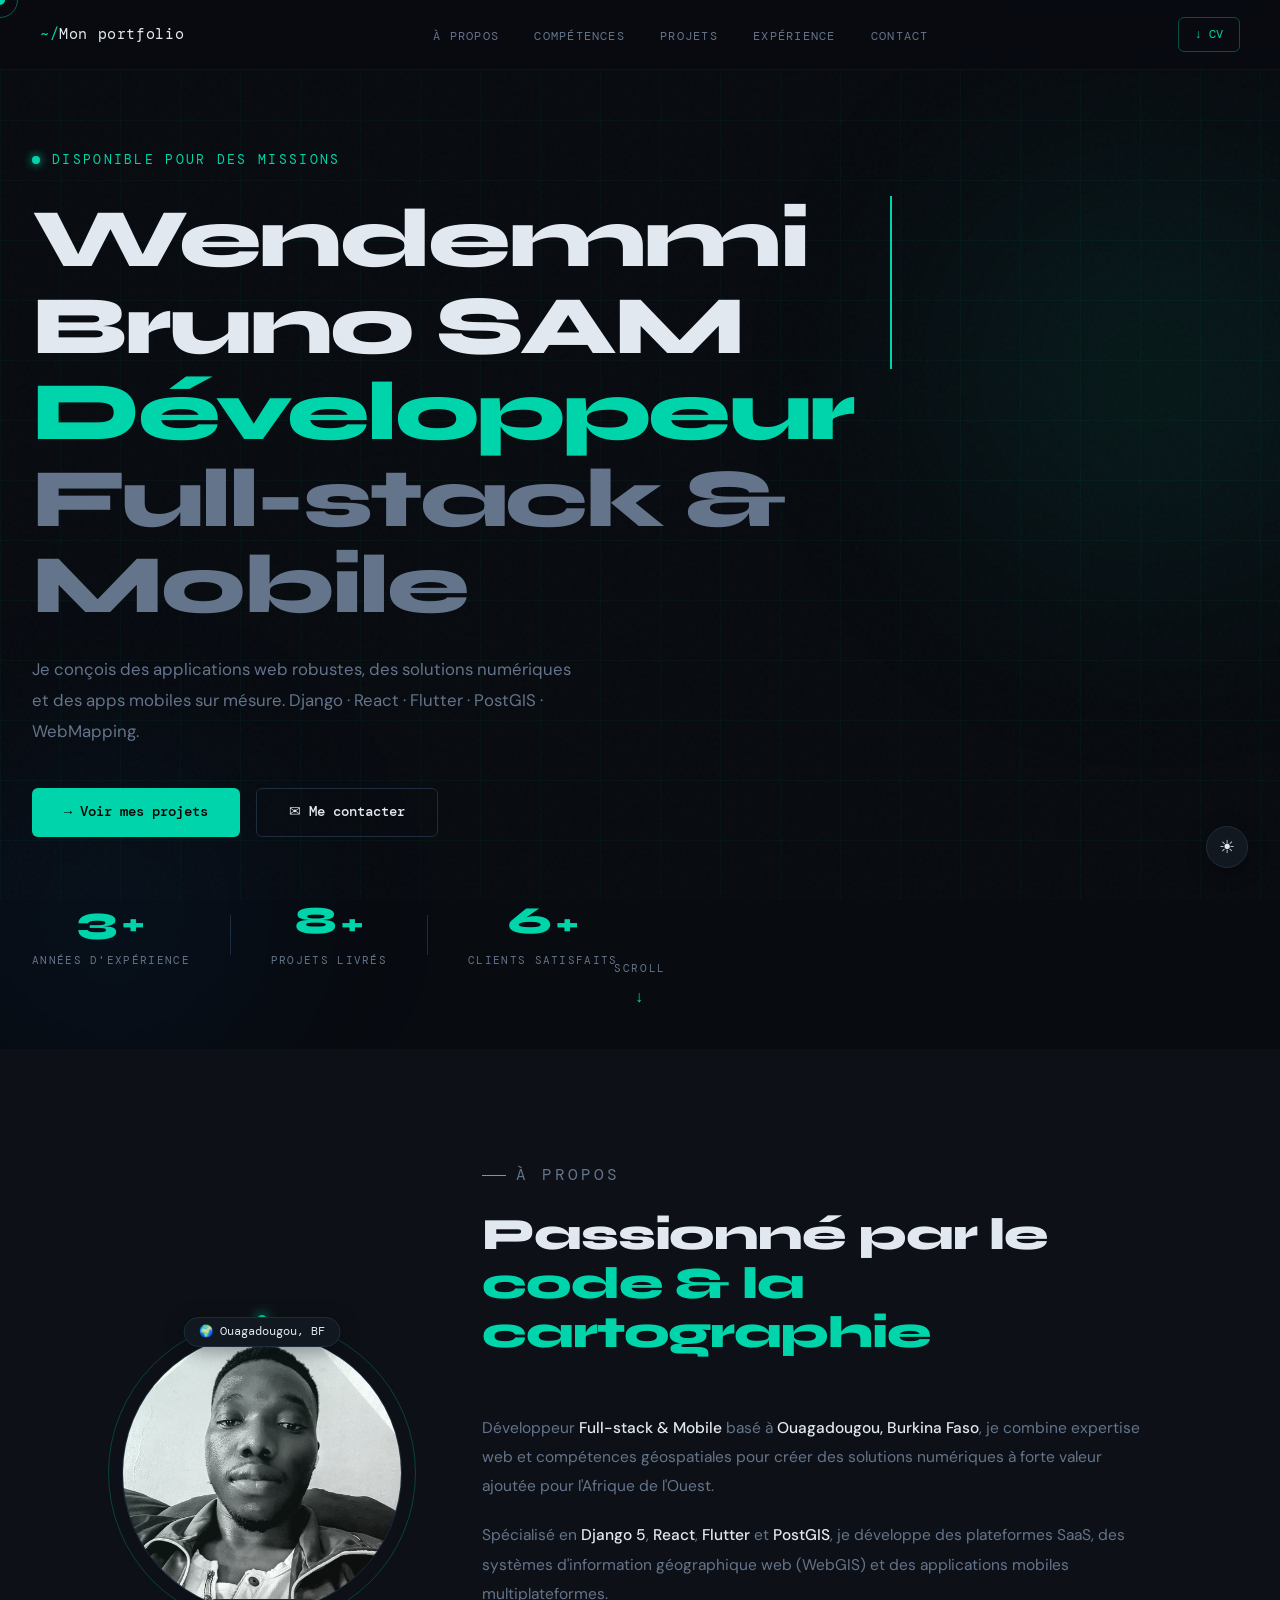
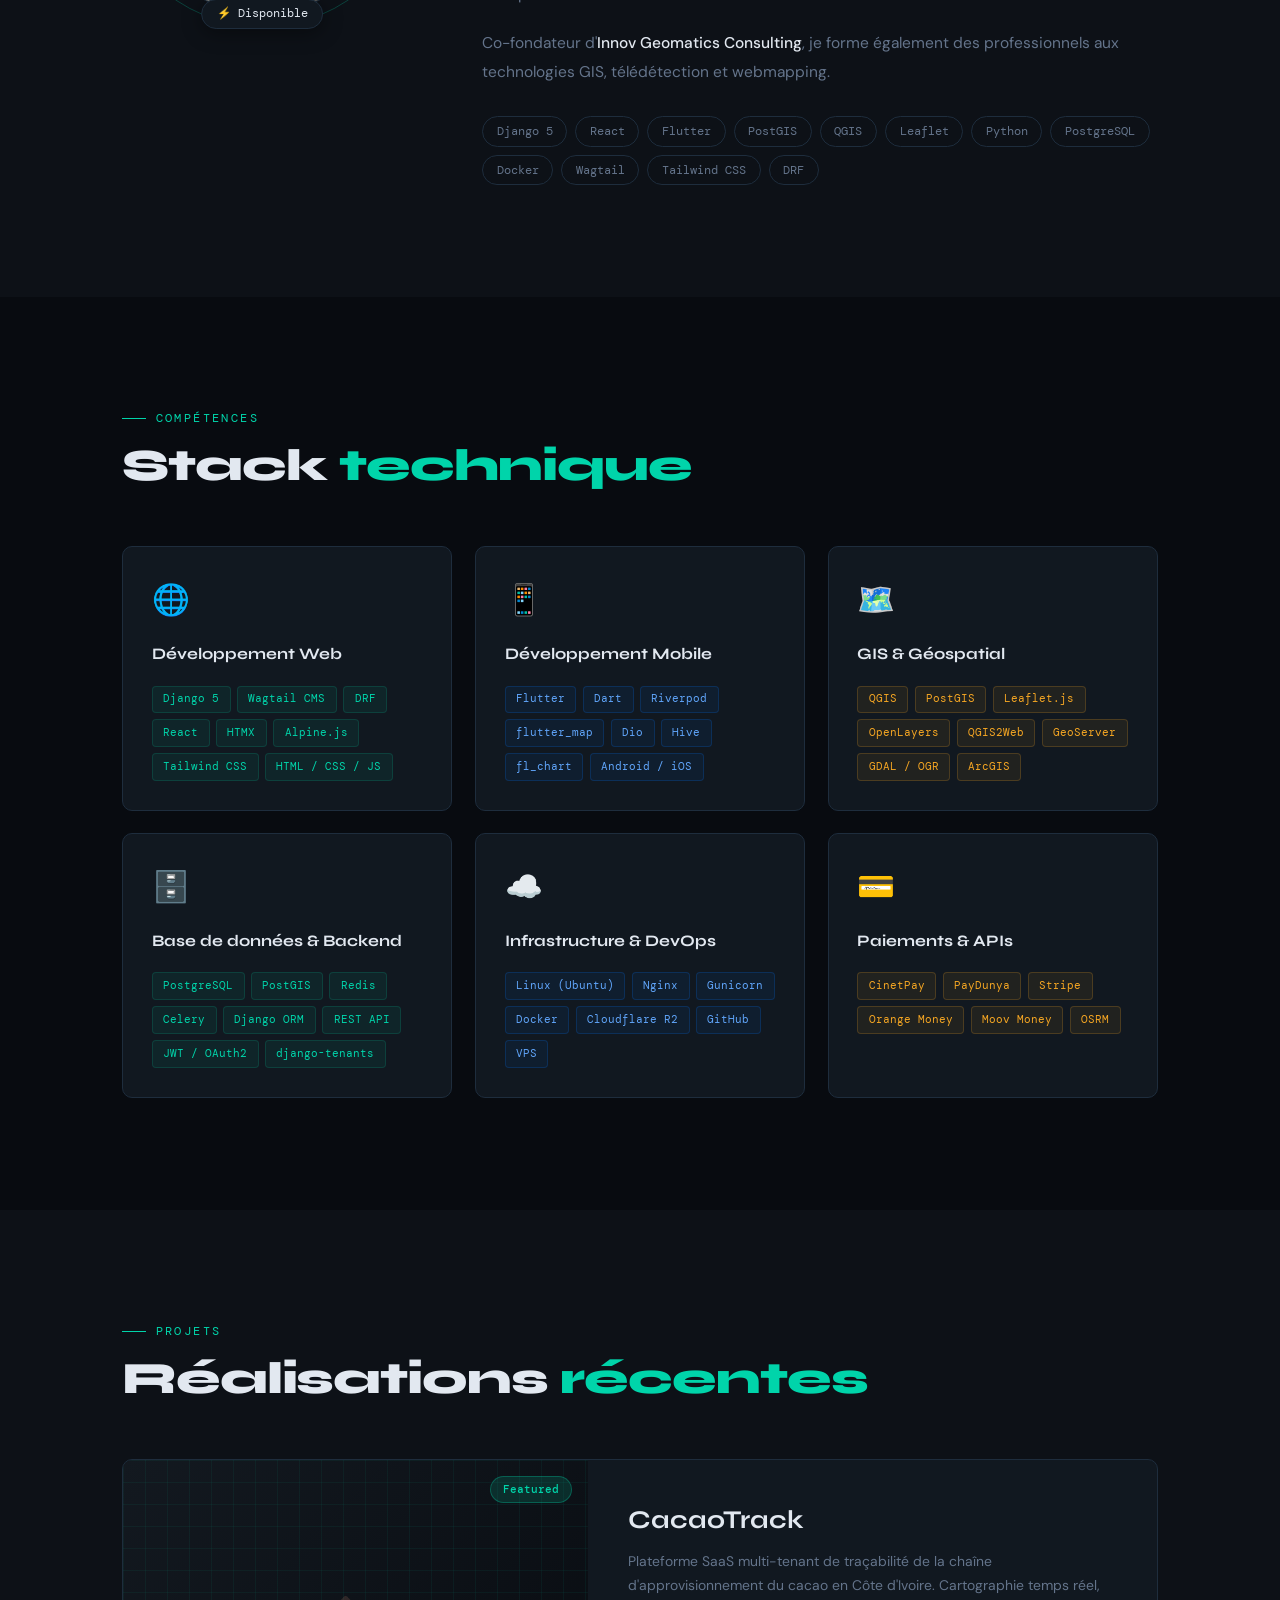
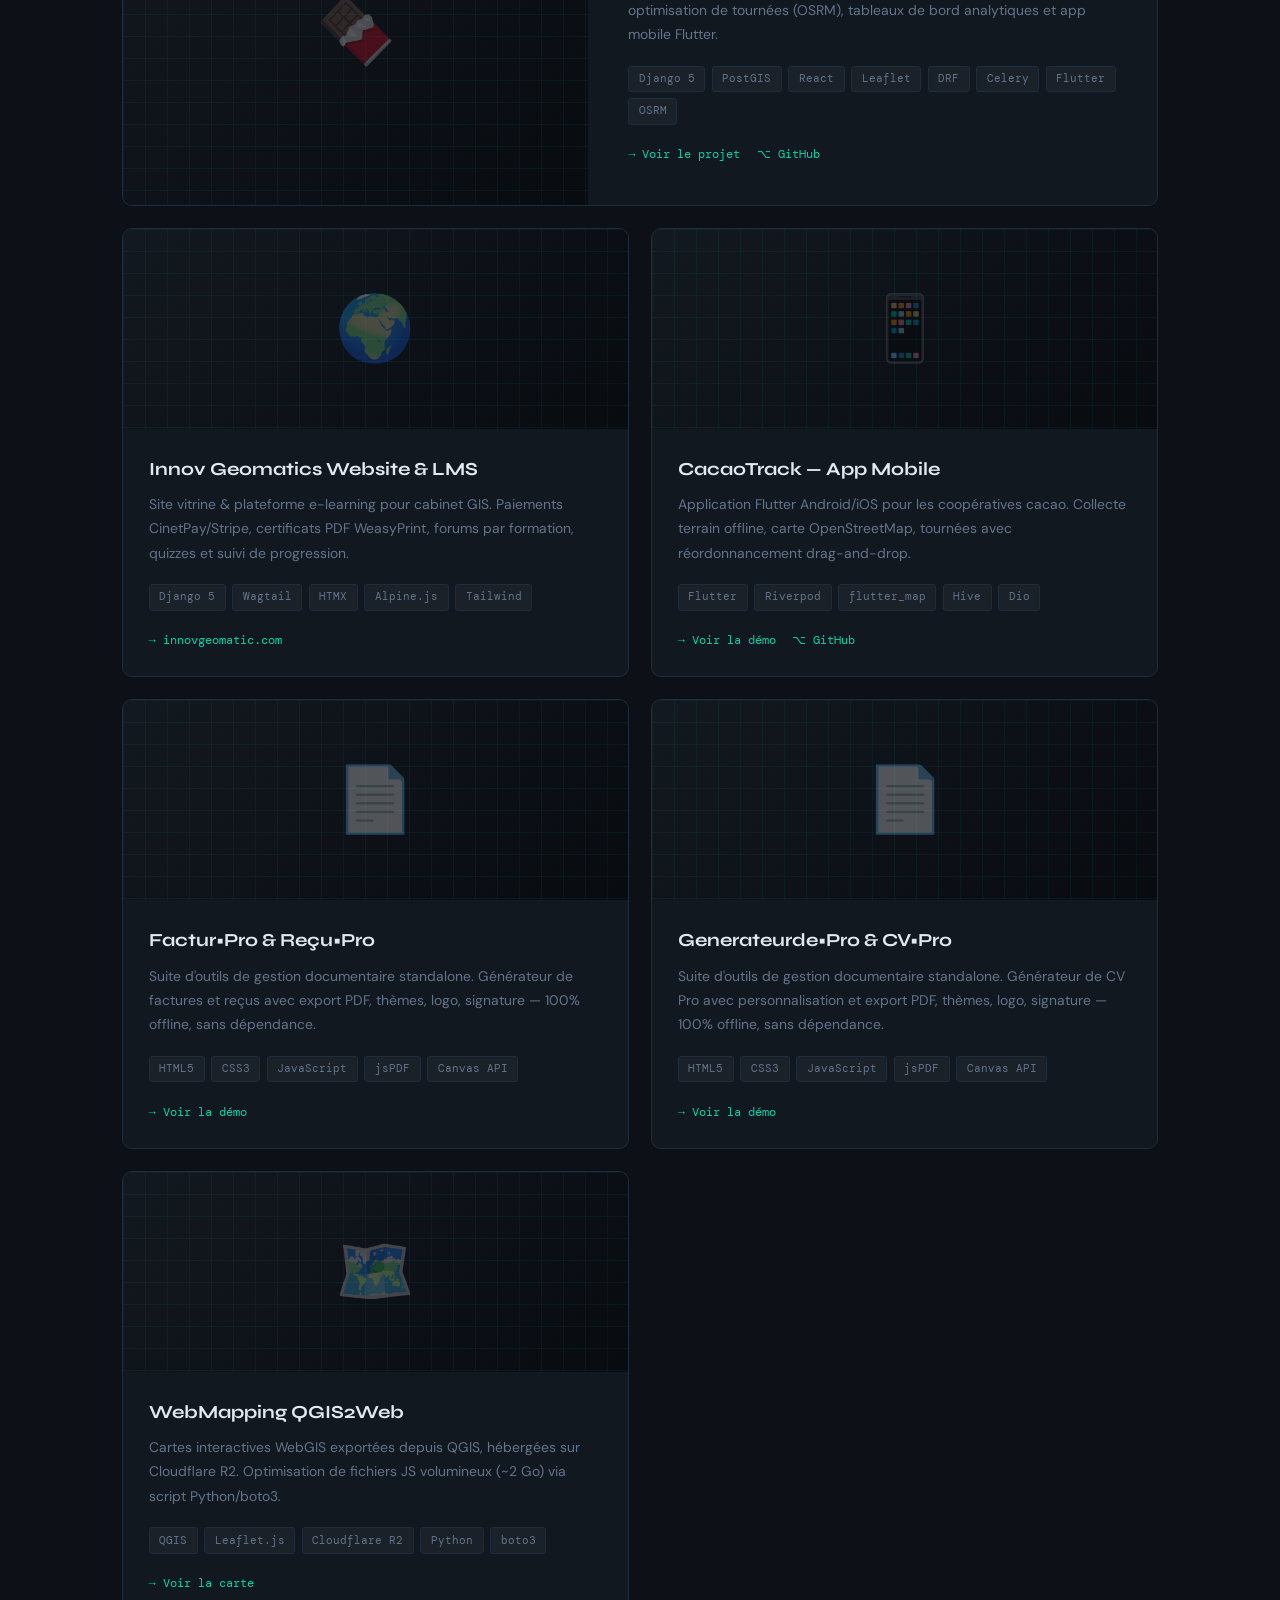
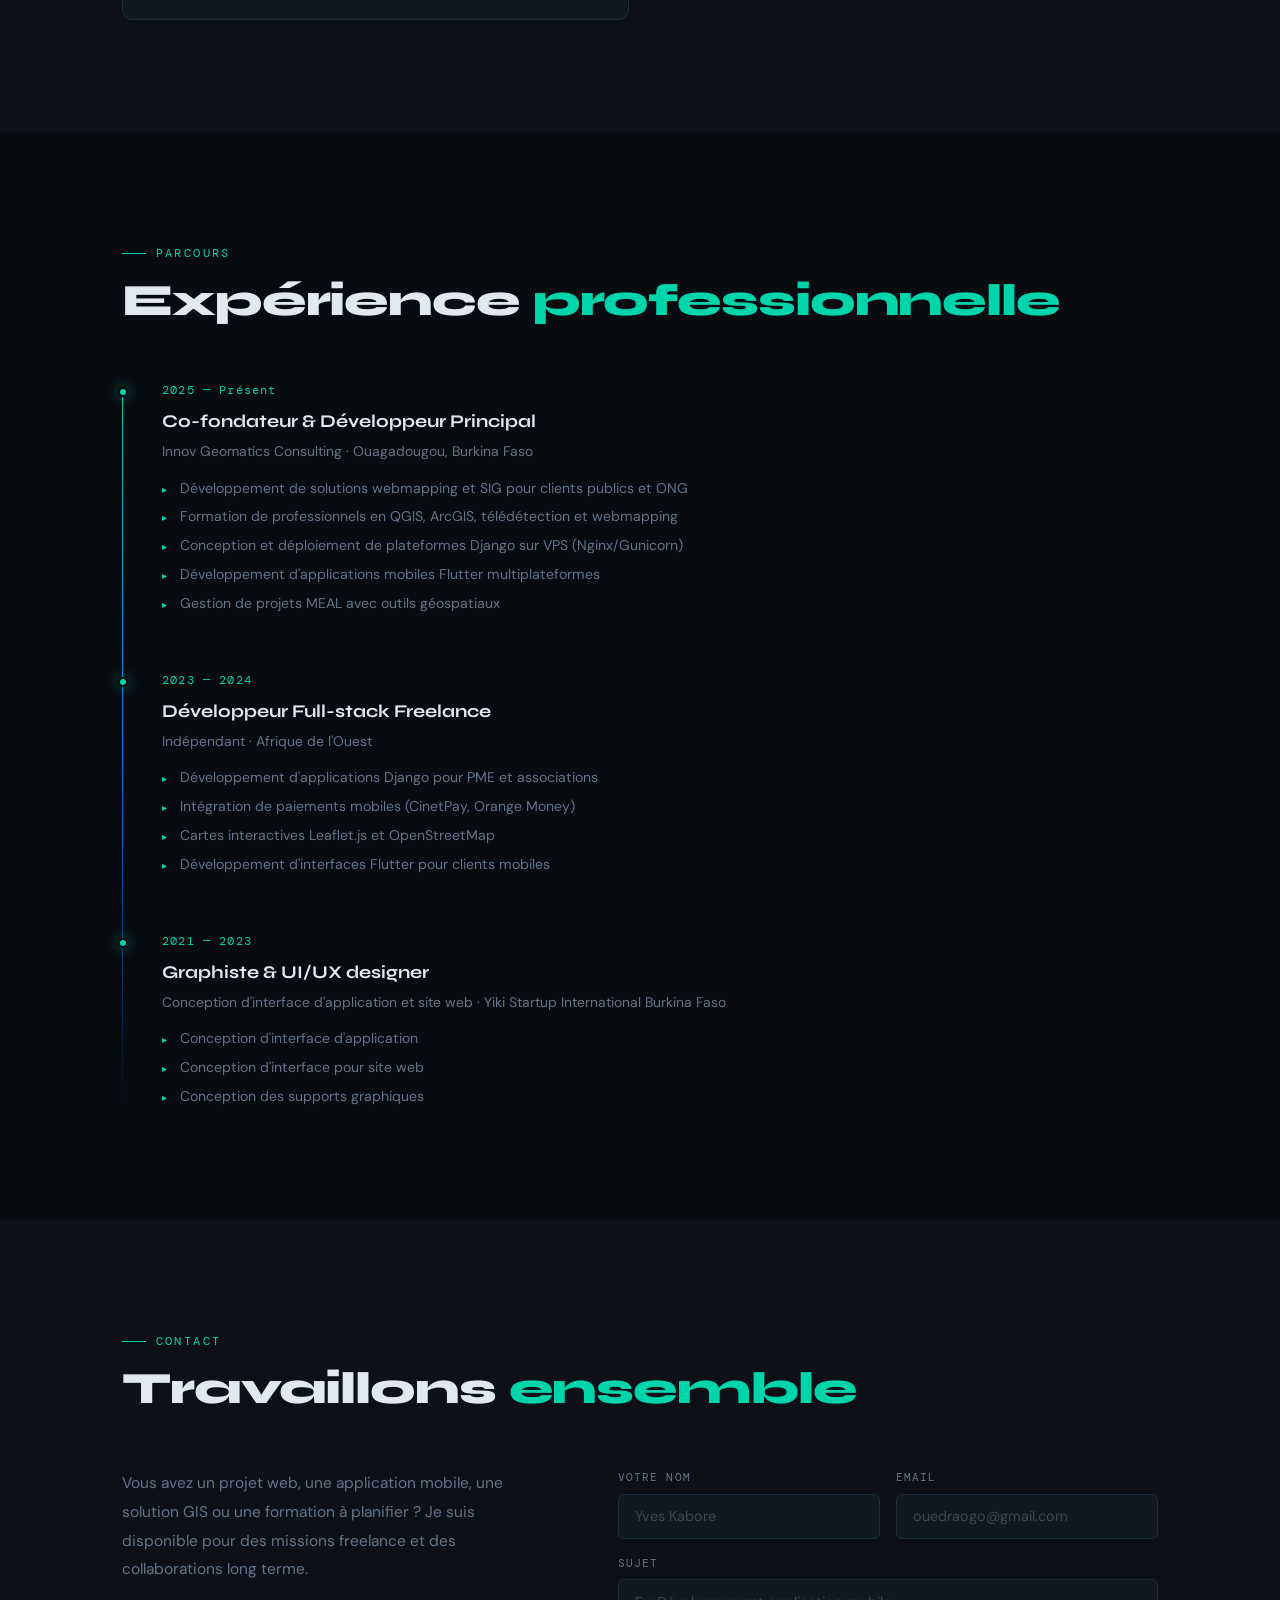
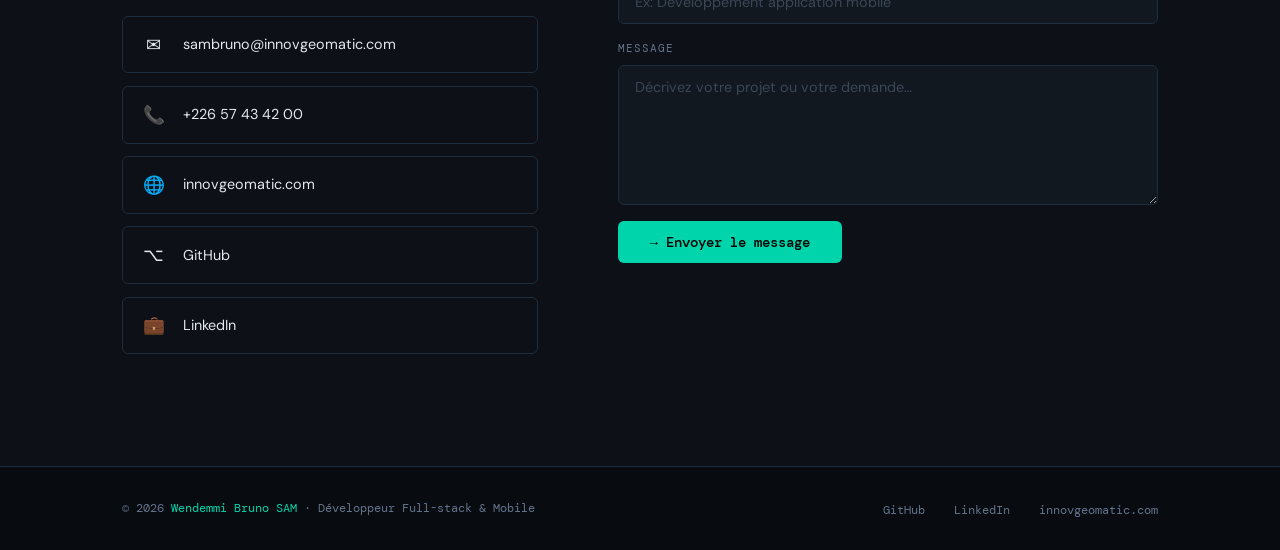
==== index.html @ c2ed2444 "Update index.html" ====
<!DOCTYPE html>
<html lang="fr">
<head>
  <meta charset="UTF-8">
  <meta name="viewport" content="width=device-width, initial-scale=1.0">
  <meta name="description" content="Portfolio de Wendemmi Bruno SAM  — Développeur Full-stack & Mobile basé à Ouagadougou, Burkina Faso.">
  <title>Wendemmi Bruno SAM — Développeur Full-stack & Mobile</title>

  <link rel="stylesheet" href="style.css">
</head>
<body>

  <!-- ════════════════════════════════
       CURSEUR PERSONNALISÉ (décoratif)
       ════════════════════════════════ -->
  <div class="cursor" id="cursor" aria-hidden="true"></div>
  <div class="cursor-ring" id="cursor-ring" aria-hidden="true"></div>

  <!-- ════════════════════════════════
       NAVIGATION
       ════════════════════════════════ -->
  <header>
    <nav class="navbar" role="navigation" aria-label="Navigation principale">

      <div class="nav-logo">
        <span class="nav-logo-prefix">~/</span>Mon portfolio
      </div>

      <button class="nav-toggle" id="nav-toggle" aria-label="Ouvrir le menu" aria-expanded="false">
        <span></span><span></span><span></span>
      </button>

      <ul class="nav-links" id="nav-links" role="list">
        <li><a href="#about">À propos</a></li>
        <li><a href="#skills">Compétences</a></li>
        <li><a href="#projects">Projets</a></li>
        <li><a href="#experience">Expérience</a></li>
        <li><a href="#contact">Contact</a></li>
      </ul>

      <a href="cv.pdf" class="nav-cta" download aria-label="Télécharger mon CV">
        ↓ CV
      </a>

    </nav>
  </header>

  <!-- ════════════════════════════════
       HERO
       ════════════════════════════════ -->
  <section id="hero" aria-label="Introduction">

    <!-- Éléments décoratifs de fond -->
    <div class="hero-glow hero-glow--right" aria-hidden="true"></div>
    <div class="hero-glow hero-glow--left" aria-hidden="true"></div>
    <div class="grid-bg" aria-hidden="true"></div>

    <div class="hero-content">

      <p class="hero-tag">
        <span class="hero-tag-dot" aria-hidden="true"></span>
        Disponible pour des missions
      </p>

      <h1 class="hero-title">
        <span class="hero-name">Wendemmi Bruno SAM </span>
        <span class="hero-role hero-role--accent">Développeur</span>
        <span class="hero-role hero-role--dim">Full-stack &amp; Mobile</span>
      </h1>

      <p class="hero-desc">
        Je conçois des applications web robustes, des solutions numériques
        et des apps mobiles sur mésure. Django · React · Flutter · PostGIS · WebMapping.
      </p>

      <div class="hero-btns">
        <a href="#projects" class="btn btn--primary">→ Voir mes projets</a>
        <a href="#contact" class="btn btn--outline">✉ Me contacter</a>
      </div>

      <div class="hero-stats" aria-label="Statistiques">
        <div class="stat">
          <span class="stat-num" id="counter-years" data-target="3">0</span>
          <span class="stat-suffix">+</span>
          <p class="stat-lbl">Années d'expérience</p>
        </div>
        <div class="stat-divider" aria-hidden="true"></div>
        <div class="stat">
          <span class="stat-num" id="counter-projects" data-target="08">0</span>
          <span class="stat-suffix">+</span>
          <p class="stat-lbl">Projets livrés</p>
        </div>
        <div class="stat-divider" aria-hidden="true"></div>
        <div class="stat">
          <span class="stat-num" id="counter-clients" data-target="6">0</span>
          <span class="stat-suffix">+</span>
          <p class="stat-lbl">Clients satisfaits</p>
        </div>
      </div>

    </div>

    <div class="scroll-hint" aria-hidden="true">
      <span>scroll</span>
      <span class="scroll-arrow">↓</span>
    </div>

  </section>

  <!-- ════════════════════════════════
       À PROPOS
       ════════════════════════════════ -->
  <section id="about" aria-labelledby="about-title">
    <div class="section-inner">

      <div class="about-grid">

        <!-- Avatar -->
        <div class="about-avatar-wrap">
          <div class="about-avatar" aria-label="Photo de profil">
            <div class="about-avatar-ring" aria-hidden="true"></div>
            <div class="about-avatar-inner">
              <img src="profil.jpg" alt="Wendemmi Bruno SAM">
              <span class="about-initials"></span>
            </div>
          </div>

          <!-- Badges flottants -->
          <div class="about-badge about-badge--top" aria-hidden="true">
            🌍 Ouagadougou, BF
          </div>
          <div class="about-badge about-badge--bottom" aria-hidden="true">
            ⚡ Disponible
          </div>
        </div>

        <!-- Texte -->
        <div class="about-text">
          <p class="section-tag" aria-hidden="true">À propos</p>
          <h2 class="section-title" id="about-title">
            Passionné par le <br>
            <span class="text-accent">code &amp; la cartographie</span>
          </h2>

          <p>
            Développeur <strong>Full-stack &amp; Mobile</strong> basé à
            <strong>Ouagadougou, Burkina Faso</strong>, je combine expertise web
            et compétences géospatiales pour créer des solutions numériques
            à forte valeur ajoutée pour l'Afrique de l'Ouest.
          </p>

          <p>
            Spécialisé en <strong>Django 5</strong>, <strong>React</strong>,
            <strong>Flutter</strong> et <strong>PostGIS</strong>, je développe
            des plateformes SaaS, des systèmes d'information géographique web (WebGIS)
            et des applications mobiles multiplateformes.
          </p>

          <p>
            Co-fondateur d'<strong>Innov Geomatics Consulting</strong>, je forme
            également des professionnels aux technologies GIS, télédétection et webmapping.
          </p>

          <!-- Chips de technologies -->
          <ul class="about-chips" aria-label="Technologies principales" role="list">
            <li class="chip">Django 5</li>
            <li class="chip">React</li>
            <li class="chip">Flutter</li>
            <li class="chip">PostGIS</li>
            <li class="chip">QGIS</li>
            <li class="chip">Leaflet</li>
            <li class="chip">Python</li>
            <li class="chip">PostgreSQL</li>
            <li class="chip">Docker</li>
            <li class="chip">Wagtail</li>
            <li class="chip">Tailwind CSS</li>
            <li class="chip">DRF</li>
          </ul>

        </div>
      </div>
    </div>
  </section>

  <!-- ════════════════════════════════
       COMPÉTENCES
       ════════════════════════════════ -->
  <section id="skills" aria-labelledby="skills-title">
    <div class="section-inner">

      <p class="section-tag" aria-hidden="true">Compétences</p>
      <h2 class="section-title" id="skills-title">Stack <span class="text-accent">technique</span></h2>

      <div class="skills-grid">

        <article class="skill-card" aria-label="Développement Web">
          <div class="skill-icon" aria-hidden="true">🌐</div>
          <h3 class="skill-name">Développement Web</h3>
          <ul class="skill-tags" role="list">
            <li class="skill-tag">Django 5</li>
            <li class="skill-tag">Wagtail CMS</li>
            <li class="skill-tag">DRF</li>
            <li class="skill-tag">React</li>
            <li class="skill-tag">HTMX</li>
            <li class="skill-tag">Alpine.js</li>
            <li class="skill-tag">Tailwind CSS</li>
            <li class="skill-tag">HTML / CSS / JS</li>
          </ul>
        </article>

        <article class="skill-card" aria-label="Développement Mobile">
          <div class="skill-icon" aria-hidden="true">📱</div>
          <h3 class="skill-name">Développement Mobile</h3>
          <ul class="skill-tags" role="list">
            <li class="skill-tag skill-tag--blue">Flutter</li>
            <li class="skill-tag skill-tag--blue">Dart</li>
            <li class="skill-tag skill-tag--blue">Riverpod</li>
            <li class="skill-tag skill-tag--blue">flutter_map</li>
            <li class="skill-tag skill-tag--blue">Dio</li>
            <li class="skill-tag skill-tag--blue">Hive</li>
            <li class="skill-tag skill-tag--blue">fl_chart</li>
            <li class="skill-tag skill-tag--blue">Android / iOS</li>
          </ul>
        </article>

        <article class="skill-card" aria-label="GIS et Géospatial">
          <div class="skill-icon" aria-hidden="true">🗺️</div>
          <h3 class="skill-name">GIS &amp; Géospatial</h3>
          <ul class="skill-tags" role="list">
            <li class="skill-tag skill-tag--gold">QGIS</li>
            <li class="skill-tag skill-tag--gold">PostGIS</li>
            <li class="skill-tag skill-tag--gold">Leaflet.js</li>
            <li class="skill-tag skill-tag--gold">OpenLayers</li>
            <li class="skill-tag skill-tag--gold">QGIS2Web</li>
            <li class="skill-tag skill-tag--gold">GeoServer</li>
            <li class="skill-tag skill-tag--gold">GDAL / OGR</li>
            <li class="skill-tag skill-tag--gold">ArcGIS</li>
          </ul>
        </article>

        <article class="skill-card" aria-label="Base de données et backend">
          <div class="skill-icon" aria-hidden="true">🗄️</div>
          <h3 class="skill-name">Base de données &amp; Backend</h3>
          <ul class="skill-tags" role="list">
            <li class="skill-tag">PostgreSQL</li>
            <li class="skill-tag">PostGIS</li>
            <li class="skill-tag">Redis</li>
            <li class="skill-tag">Celery</li>
            <li class="skill-tag">Django ORM</li>
            <li class="skill-tag">REST API</li>
            <li class="skill-tag">JWT / OAuth2</li>
            <li class="skill-tag">django-tenants</li>
          </ul>
        </article>

        <article class="skill-card" aria-label="Infrastructure et DevOps">
          <div class="skill-icon" aria-hidden="true">☁️</div>
          <h3 class="skill-name">Infrastructure &amp; DevOps</h3>
          <ul class="skill-tags" role="list">
            <li class="skill-tag skill-tag--blue">Linux (Ubuntu)</li>
            <li class="skill-tag skill-tag--blue">Nginx</li>
            <li class="skill-tag skill-tag--blue">Gunicorn</li>
            <li class="skill-tag skill-tag--blue">Docker</li>
            <li class="skill-tag skill-tag--blue">Cloudflare R2</li>
            <li class="skill-tag skill-tag--blue">GitHub</li>
            <li class="skill-tag skill-tag--blue">VPS</li>
          </ul>
        </article>

        <article class="skill-card" aria-label="Paiements et intégrations">
          <div class="skill-icon" aria-hidden="true">💳</div>
          <h3 class="skill-name">Paiements &amp; APIs</h3>
          <ul class="skill-tags" role="list">
            <li class="skill-tag skill-tag--gold">CinetPay</li>
            <li class="skill-tag skill-tag--gold">PayDunya</li>
            <li class="skill-tag skill-tag--gold">Stripe</li>
            <li class="skill-tag skill-tag--gold">Orange Money</li>
            <li class="skill-tag skill-tag--gold">Moov Money</li>
            <li class="skill-tag skill-tag--gold">OSRM</li>
          </ul>
        </article>

      </div>
    </div>
  </section>

  <!-- ════════════════════════════════
       PROJETS
       ════════════════════════════════ -->
  <section id="projects" aria-labelledby="projects-title">
    <div class="section-inner">

      <p class="section-tag" aria-hidden="true">Projets</p>
      <h2 class="section-title" id="projects-title">
        Réalisations <span class="text-accent">récentes</span>
      </h2>

      <div class="projects-grid">

        <!-- Projet featured -->
        <article class="proj-card proj-card--featured" aria-label="Projet CacaoTrack">
          <div class="proj-visual" aria-hidden="true">
            <div class="proj-visual-pattern"></div>
            <span class="proj-visual-icon">🍫</span>
            <span class="proj-badge">Featured</span>
          </div>
          <div class="proj-body">
            <h3 class="proj-name">CacaoTrack</h3>
            <p class="proj-desc">
              Plateforme SaaS multi-tenant de traçabilité de la chaîne d'approvisionnement
              du cacao en Côte d'Ivoire. Cartographie temps réel, optimisation de tournées
              (OSRM), tableaux de bord analytiques et app mobile Flutter.
            </p>
            <ul class="proj-stack" role="list" aria-label="Technologies utilisées">
              <li>Django 5</li>
              <li>PostGIS</li>
              <li>React</li>
              <li>Leaflet</li>
              <li>DRF</li>
              <li>Celery</li>
              <li>Flutter</li>
              <li>OSRM</li>
            </ul>
            <div class="proj-links">
              <a href="#" class="proj-link" aria-label="Voir le projet CacaoTrack">→ Voir le projet</a>
              <a href="#" class="proj-link" aria-label="Code source GitHub">⌥ GitHub</a>
            </div>
          </div>
        </article>

        <!-- Projet 2 -->
        <article class="proj-card" aria-label="Projet Innov Geomatics">
          <div class="proj-visual" aria-hidden="true">
            <div class="proj-visual-pattern"></div>
            <span class="proj-visual-icon">🌍</span>
          </div>
          <div class="proj-body">
            <h3 class="proj-name">Innov Geomatics Website &amp; LMS</h3>
            <p class="proj-desc">
              Site vitrine &amp; plateforme e-learning pour cabinet GIS.
              Paiements CinetPay/Stripe, certificats PDF WeasyPrint,
              forums par formation, quizzes et suivi de progression.
            </p>
            <ul class="proj-stack" role="list">
              <li>Django 5</li>
              <li>Wagtail</li>
              <li>HTMX</li>
              <li>Alpine.js</li>
              <li>Tailwind</li>
            </ul>
            <div class="proj-links">
              <a href="https://innovgeomatic.com" class="proj-link" target="_blank" rel="noopener">→ innovgeomatic.com</a>
            </div>
          </div>
        </article>

        <!-- Projet 3 -->
        <article class="proj-card" aria-label="Projet CacaoTrack Flutter App">
          <div class="proj-visual" aria-hidden="true">
            <div class="proj-visual-pattern"></div>
            <span class="proj-visual-icon">📱</span>
          </div>
          <div class="proj-body">
            <h3 class="proj-name">CacaoTrack — App Mobile</h3>
            <p class="proj-desc">
              Application Flutter Android/iOS pour les coopératives cacao.
              Collecte terrain offline, carte OpenStreetMap,
              tournées avec réordonnancement drag-and-drop.
            </p>
            <ul class="proj-stack" role="list">
              <li>Flutter</li>
              <li>Riverpod</li>
              <li>flutter_map</li>
              <li>Hive</li>
              <li>Dio</li>
            </ul>
            <div class="proj-links">
              <a href="#" class="proj-link">→ Voir la démo</a>
              <a href="#" class="proj-link">⌥ GitHub</a>
            </div>
          </div>
        </article>

        <!-- Projet 4 -->
        <article class="proj-card" aria-label="Projet Factur Pro">
          <div class="proj-visual" aria-hidden="true">
            <div class="proj-visual-pattern"></div>
            <span class="proj-visual-icon">📄</span>
          </div>
          <div class="proj-body">
            <h3 class="proj-name">Factur•Pro &amp; Reçu•Pro</h3>
            <p class="proj-desc">
              Suite d'outils de gestion documentaire standalone.
              Générateur de factures et reçus avec export PDF, thèmes,
              logo, signature — 100% offline, sans dépendance.
            </p>
            <ul class="proj-stack" role="list">
              <li>HTML5</li>
              <li>CSS3</li>
              <li>JavaScript</li>
              <li>jsPDF</li>
              <li>Canvas API</li>
            </ul>
            <div class="proj-links">
              <a href="generateurrecuspro.html" class="proj-link">→ Voir la démo</a>
            </div>
          </div>
        </article>

        <!-- Projet 5 -->
        <article class="proj-card" aria-label="Projet Factur Pro">
          <div class="proj-visual" aria-hidden="true">
            <div class="proj-visual-pattern"></div>
            <span class="proj-visual-icon">📄</span>
          </div>
          <div class="proj-body">
            <h3 class="proj-name">Generateurde•Pro &amp; CV•Pro</h3>
            <p class="proj-desc">
              Suite d'outils de gestion documentaire standalone.
              Générateur de CV Pro avec personnalisation et export PDF, thèmes,
              logo, signature — 100% offline, sans dépendance.
            </p>
            <ul class="proj-stack" role="list">
              <li>HTML5</li>
              <li>CSS3</li>
              <li>JavaScript</li>
              <li>jsPDF</li>
              <li>Canvas API</li>
            </ul>
            <div class="proj-links">
              <a href="generateurrecuspro.html" class="proj-link">→ Voir la démo</a>
            </div>
          </div>
        </article>

        <!-- Projet 6 -->
        <article class="proj-card" aria-label="Projet WebMapping">
          <div class="proj-visual" aria-hidden="true">
            <div class="proj-visual-pattern"></div>
            <span class="proj-visual-icon">🗺️</span>
          </div>
          <div class="proj-body">
            <h3 class="proj-name">WebMapping QGIS2Web</h3>
            <p class="proj-desc">
              Cartes interactives WebGIS exportées depuis QGIS,
              hébergées sur Cloudflare R2. Optimisation de fichiers
              JS volumineux (~2 Go) via script Python/boto3.
            </p>
            <ul class="proj-stack" role="list">
              <li>QGIS</li>
              <li>Leaflet.js</li>
              <li>Cloudflare R2</li>
              <li>Python</li>
              <li>boto3</li>
            </ul>
            <div class="proj-links">
              <a href="https://nignan14.github.io/kaya_webmap/memoire.html" class="proj-link">→ Voir la carte</a>
            </div>
          </div>
        </article>

      </div>
    </div>
  </section>

  <!-- ════════════════════════════════
       EXPÉRIENCE
       ════════════════════════════════ -->
  <section id="experience" aria-labelledby="exp-title">
    <div class="section-inner">

      <p class="section-tag" aria-hidden="true">Parcours</p>
      <h2 class="section-title" id="exp-title">
        Expérience <span class="text-accent">professionnelle</span>
      </h2>

      <ol class="timeline" aria-label="Parcours professionnel" reversed>

        <li class="tl-item">
          <div class="tl-dot" aria-hidden="true"></div>
          <time class="tl-period" datetime="2025">2025 — Présent</time>
          <h3 class="tl-role">Co-fondateur &amp; Développeur Principal</h3>
          <p class="tl-org">Innov Geomatics Consulting · Ouagadougou, Burkina Faso</p>
          <ul class="tl-desc">
            <li>Développement de solutions webmapping et SIG pour clients publics et ONG</li>
            <li>Formation de professionnels en QGIS, ArcGIS, télédétection et webmapping</li>
            <li>Conception et déploiement de plateformes Django sur VPS (Nginx/Gunicorn)</li>
            <li>Développement d'applications mobiles Flutter multiplateformes</li>
            <li>Gestion de projets MEAL avec outils géospatiaux</li>
          </ul>
        </li>

        <li class="tl-item">
          <div class="tl-dot" aria-hidden="true"></div>
          <time class="tl-period" datetime="2023">2023 — 2024</time>
          <h3 class="tl-role">Développeur Full-stack Freelance</h3>
          <p class="tl-org">Indépendant · Afrique de l'Ouest</p>
          <ul class="tl-desc">
            <li>Développement d'applications Django pour PME et associations</li>
            <li>Intégration de paiements mobiles (CinetPay, Orange Money)</li>
            <li>Cartes interactives Leaflet.js et OpenStreetMap</li>
            <li>Développement d'interfaces Flutter pour clients mobiles</li>
          </ul>
        </li>

        <li class="tl-item">
          <div class="tl-dot" aria-hidden="true"></div>
          <time class="tl-period" datetime="2021">2021 — 2023</time>
          <h3 class="tl-role">Graphiste &amp; UI/UX designer</h3>
          <p class="tl-org">Conception d'interface d'application et site web · Yiki Startup International Burkina Faso</p>
          <ul class="tl-desc">
            <li>Conception d'interface d'application</li>
            <li>Conception d'interface pour site web</li>
            <li>Conception des supports graphiques</li>
          </ul>
        </li>

      </ol>
    </div>
  </section>

  <!-- ════════════════════════════════
       CONTACT
       ════════════════════════════════ -->
  <section id="contact" aria-labelledby="contact-title">
    <div class="section-inner">

      <p class="section-tag" aria-hidden="true">Contact</p>
      <h2 class="section-title" id="contact-title">
        Travaillons <span class="text-accent">ensemble</span>
      </h2>

      <div class="contact-grid">

        <!-- Infos de contact -->
        <div class="contact-info">
          <p>
            Vous avez un projet web, une application mobile, une solution GIS
            ou une formation à planifier ? Je suis disponible pour des missions
            freelance et des collaborations long terme.
          </p>

          <ul class="contact-links" role="list">
            <li>
              <a href="mailto:wendemmi57@gmail.com" class="contact-link">
                <span class="contact-link-icon" aria-hidden="true">✉</span>
                <span>sambruno@innovgeomatic.com</span>
              </a>
            </li>
            <li>
              <a href="tel:+22657434200" class="contact-link">
                <span class="contact-link-icon" aria-hidden="true">📞</span>
                <span>+226 57 43 42 00</span>
              </a>
            </li>
            <li>
              <a href="https://innovgeomatic.com" class="contact-link" target="_blank" rel="noopener">
                <span class="contact-link-icon" aria-hidden="true">🌐</span>
                <span>innovgeomatic.com</span>
              </a>
            </li>
            <li>
              <a href="https://github.com/" class="contact-link" target="_blank" rel="noopener">
                <span class="contact-link-icon" aria-hidden="true">⌥</span>
                <span>GitHub</span>
              </a>
            </li>
            <li>
              <a href="https://linkedin.com/" class="contact-link" target="_blank" rel="noopener">
                <span class="contact-link-icon" aria-hidden="true">💼</span>
                <span>LinkedIn</span>
              </a>
            </li>
          </ul>
        </div>

        <!-- Formulaire -->
        <div class="contact-form-wrap">
          <form class="contact-form" id="contact-form" novalidate>

            <div class="form-row">
              <div class="form-group">
                <label class="form-label" for="form-name">Votre nom</label>
                <input
                  class="form-input"
                  type="text"
                  id="form-name"
                  name="name"
                  placeholder="Yves Kabore"
                  autocomplete="name"
                  required>
              </div>
              <div class="form-group">
                <label class="form-label" for="form-email">Email</label>
                <input
                  class="form-input"
                  type="email"
                  id="form-email"
                  name="email"
                  placeholder="ouedraogo@gmail.com"
                  autocomplete="email"
                  required>
              </div>
            </div>

            <div class="form-group">
              <label class="form-label" for="form-subject">Sujet</label>
              <input
                class="form-input"
                type="text"
                id="form-subject"
                name="subject"
                placeholder="Ex: Développement application mobile">
            </div>

            <div class="form-group">
              <label class="form-label" for="form-message">Message</label>
              <textarea
                class="form-textarea"
                id="form-message"
                name="message"
                rows="5"
                placeholder="Décrivez votre projet ou votre demande…"
                required></textarea>
            </div>

            <button type="submit" class="btn btn--primary form-submit" id="form-btn">
              → Envoyer le message
            </button>

            <p class="form-feedback" id="form-feedback" role="status" aria-live="polite"></p>

          </form>
        </div>

      </div>
    </div>
  </section>

  <!-- ════════════════════════════════
       FOOTER
       ════════════════════════════════ -->
  <footer>
    <div class="footer-inner">

      <p class="footer-copy">
        © 2026 <span class="text-accent">Wendemmi Bruno SAM</span>
        · Développeur Full-stack &amp; Mobile
      </p>

      <nav aria-label="Liens réseaux sociaux">
        <ul class="footer-social" role="list">
          <li><a href="https://github.com/" target="_blank" rel="noopener">GitHub</a></li>
          <li><a href="https://linkedin.com/" target="_blank" rel="noopener">LinkedIn</a></li>
          <li><a href="https://innovgeomatic.com" target="_blank" rel="noopener">innovgeomatic.com</a></li>
        </ul>
      </nav>

    </div>
  </footer>

  
  <script src="main.js"></script>

</body>
</html>
---- style.css ----
/* ════════════════════════════════════════════════════════
   PORTFOLIO — style.css
   Thème : Dark mode · Full-stack & Mobile
   ════════════════════════════════════════════════════════ */

/* ── GOOGLE FONTS ── */
@import url('https://fonts.googleapis.com/css2?family=Syne:wght@400;600;700;800&family=DM+Mono:ital,wght@0,300;0,400;0,500;1,300&family=DM+Sans:wght@300;400;500&display=swap');

/* ════════════════════════════════
   1. VARIABLES
   ════════════════════════════════ */
:root {
  /* Couleurs */
  --bg:       #080b10;
  --bg2:      #0d1117;
  --bg3:      #131920;
  --card:     #111820;
  --border:   #1e2d3d;
  --accent:   #00d4aa;
  --accent2:  #0077ff;
  --gold:     #f5a623;
  --text:     #e2e8f0;
  --muted:    #64748b;
  --danger:   #ff4d6d;

  /* Typographie */
  --font-head: 'Syne', sans-serif;
  --font-mono: 'DM Mono', monospace;
  --font-body: 'DM Sans', sans-serif;

  /* Espacements */
  --section-py: 7rem;
  --container:  1100px;
  --nav-h:      70px;

  /* Effets */
  --radius:     10px;
  --radius-sm:  6px;
  --shadow:     0 16px 48px rgba(0, 0, 0, .5);
  --transition: .25s ease;
}

/* ════════════════════════════════
   2. RESET & BASE
   ════════════════════════════════ */
*, *::before, *::after {
  box-sizing: border-box;
  margin: 0;
  padding: 0;
}

html {
  scroll-behavior: smooth;
  font-size: 16px;
}

body {
  font-family: var(--font-body);
  background: var(--bg);
  color: var(--text);
  line-height: 1.6;
  overflow-x: hidden;
  cursor: none;
}

img { max-width: 100%; display: block; }
a  { color: inherit; text-decoration: none; }
ul, ol { list-style: none; }
button { font-family: inherit; cursor: none; }

::selection {
  background: var(--accent);
  color: #000;
}

/* Scrollbar */
::-webkit-scrollbar { width: 6px; }
::-webkit-scrollbar-track { background: var(--bg); }
::-webkit-scrollbar-thumb { background: var(--border); border-radius: 3px; }
::-webkit-scrollbar-thumb:hover { background: var(--accent); }

/* ════════════════════════════════
   3. CURSOR PERSONNALISÉ
   ════════════════════════════════ */
.cursor {
  width: 10px;
  height: 10px;
  background: var(--accent);
  border-radius: 50%;
  position: fixed;
  top: 0; left: 0;
  pointer-events: none;
  z-index: 9999;
  transform: translate(-50%, -50%);
  transition: width .2s, height .2s, background .2s;
  will-change: transform;
}

.cursor-ring {
  width: 36px;
  height: 36px;
  border: 1.5px solid var(--accent);
  border-radius: 50%;
  opacity: .45;
  position: fixed;
  top: 0; left: 0;
  pointer-events: none;
  z-index: 9998;
  transform: translate(-50%, -50%);
  transition: width .2s, height .2s, opacity .2s;
  will-change: transform;
}

.cursor--hover       { width: 18px; height: 18px; }
.cursor-ring--hover  { width: 54px; height: 54px; opacity: .25; }

/* ════════════════════════════════
   4. FOND & DÉCORATIONS GLOBALES
   ════════════════════════════════ */

/* Grille de fond */
.grid-bg {
  position: fixed;
  inset: 0;
  z-index: 0;
  pointer-events: none;
  background-image:
    linear-gradient(rgba(0, 212, 170, .04) 1px, transparent 1px),
    linear-gradient(90deg, rgba(0, 212, 170, .04) 1px, transparent 1px);
  background-size: 60px 60px;
}

/* Grain / bruit */
body::before {
  content: '';
  position: fixed;
  inset: 0;
  z-index: 0;
  pointer-events: none;
  background-image: url("data:image/svg+xml,%3Csvg viewBox='0 0 256 256' xmlns='http://www.w3.org/2000/svg'%3E%3Cfilter id='n'%3E%3CfeTurbulence type='fractalNoise' baseFrequency='.9' numOctaves='4' stitchTiles='stitch'/%3E%3C/filter%3E%3Crect width='100%25' height='100%25' filter='url(%23n)'/%3E%3C/svg%3E");
  opacity: .022;
}

/* ════════════════════════════════
   5. UTILITAIRES
   ════════════════════════════════ */
.section-inner {
  max-width: var(--container);
  margin: 0 auto;
  padding: var(--section-py) 2rem;
  position: relative;
  z-index: 1;
}

.section-tag {
  display: flex;
  align-items: center;
  gap: .6rem;
  font-family: var(--font-mono);
  font-size: .75rem;
  color: var(--accent);
  letter-spacing: .2em;
  text-transform: uppercase;
  margin-bottom: .8rem;
}

.section-tag::before {
  content: '';
  width: 24px;
  height: 1px;
  background: var(--accent);
  flex-shrink: 0;
}

.section-title {
  font-family: var(--font-head);
  font-size: clamp(1.9rem, 3.5vw, 2.9rem);
  font-weight: 800;
  letter-spacing: -.025em;
  line-height: 1.1;
  margin-bottom: 3.5rem;
}

.text-accent { color: var(--accent); }

/* Boutons */
.btn {
  display: inline-flex;
  align-items: center;
  gap: .5rem;
  padding: .8rem 2rem;
  font-family: var(--font-mono);
  font-size: .85rem;
  font-weight: 500;
  border-radius: var(--radius-sm);
  border: none;
  transition: transform var(--transition), box-shadow var(--transition), border-color var(--transition), color var(--transition), background var(--transition);
  cursor: none;
  text-decoration: none;
}

.btn--primary {
  background: var(--accent);
  color: #000;
}
.btn--primary:hover {
  transform: translateY(-3px);
  box-shadow: 0 10px 32px rgba(0, 212, 170, .35);
}

.btn--outline {
  background: transparent;
  color: var(--text);
  border: 1px solid var(--border);
}
.btn--outline:hover {
  border-color: var(--accent);
  color: var(--accent);
  transform: translateY(-3px);
}

/* Reveal au scroll */
.reveal {
  opacity: 0;
  transform: translateY(32px);
  transition: opacity .7s ease, transform .7s ease;
}
.reveal.visible {
  opacity: 1;
  transform: translateY(0);
}
.reveal--delay-1 { transition-delay: .1s; }
.reveal--delay-2 { transition-delay: .2s; }
.reveal--delay-3 { transition-delay: .3s; }
.reveal--delay-4 { transition-delay: .4s; }
.reveal--delay-5 { transition-delay: .5s; }

/* ════════════════════════════════
   6. NAVIGATION
   ════════════════════════════════ */
header {
  position: fixed;
  top: 0; left: 0; right: 0;
  z-index: 100;
  height: var(--nav-h);
}

.navbar {
  height: 100%;
  padding: 0 2.5rem;
  display: flex;
  align-items: center;
  justify-content: space-between;
  gap: 2rem;
  background: rgba(8, 11, 16, .88);
  backdrop-filter: blur(18px);
  -webkit-backdrop-filter: blur(18px);
  border-bottom: 1px solid rgba(0, 212, 170, .07);
  transition: box-shadow var(--transition);
}

.navbar.scrolled {
  box-shadow: 0 4px 32px rgba(0, 0, 0, .5);
}

.nav-logo {
  font-family: var(--font-mono);
  font-size: .95rem;
  color: var(--text);
  letter-spacing: .04em;
  white-space: nowrap;
}
.nav-logo-prefix { color: var(--accent); }

/* Liens */
.nav-links {
  display: flex;
  gap: 2.2rem;
}

.nav-links a {
  font-family: var(--font-mono);
  font-size: .78rem;
  color: var(--muted);
  letter-spacing: .1em;
  text-transform: uppercase;
  position: relative;
  transition: color var(--transition);
}

.nav-links a::after {
  content: '';
  position: absolute;
  bottom: -4px;
  left: 0; right: 0;
  height: 1px;
  background: var(--accent);
  transform: scaleX(0);
  transform-origin: right;
  transition: transform .3s ease;
}

.nav-links a:hover,
.nav-links a.active {
  color: var(--accent);
}

.nav-links a:hover::after,
.nav-links a.active::after {
  transform: scaleX(1);
  transform-origin: left;
}

/* CTA */
.nav-cta {
  font-family: var(--font-mono);
  font-size: .78rem;
  color: var(--accent);
  border: 1px solid rgba(0, 212, 170, .35);
  padding: .4rem 1rem;
  border-radius: var(--radius-sm);
  white-space: nowrap;
  transition: background var(--transition), border-color var(--transition);
}
.nav-cta:hover {
  background: rgba(0, 212, 170, .1);
  border-color: var(--accent);
}

/* Burger mobile */
.nav-toggle {
  display: none;
  flex-direction: column;
  gap: 5px;
  background: none;
  border: none;
  padding: .4rem;
}
.nav-toggle span {
  display: block;
  width: 22px;
  height: 2px;
  background: var(--text);
  border-radius: 2px;
  transition: transform var(--transition), opacity var(--transition);
}
.nav-toggle.open span:nth-child(1) { transform: translateY(7px) rotate(45deg); }
.nav-toggle.open span:nth-child(2) { opacity: 0; }
.nav-toggle.open span:nth-child(3) { transform: translateY(-7px) rotate(-45deg); }

/* ════════════════════════════════
   7. HERO
   ════════════════════════════════ */
#hero {
  min-height: 100vh;
  padding: calc(var(--nav-h) + 5rem) 2rem 5rem;
  display: flex;
  align-items: center;
  position: relative;
  overflow: hidden;
}

/* Lueurs */
.hero-glow {
  position: absolute;
  width: 640px;
  height: 640px;
  border-radius: 50%;
  pointer-events: none;
  filter: blur(90px);
}
.hero-glow--right {
  top: 5%;
  right: -15%;
  background: radial-gradient(circle, rgba(0, 212, 170, .1) 0%, transparent 70%);
  animation: float 8s ease-in-out infinite;
}
.hero-glow--left {
  bottom: -10%;
  left: -10%;
  width: 480px; height: 480px;
  background: radial-gradient(circle, rgba(0, 119, 255, .08) 0%, transparent 70%);
  animation: float 10s ease-in-out infinite reverse;
}

.hero-content {
  max-width: 860px;
  position: relative;
  z-index: 1;
}

/* Tag animé */
.hero-tag {
  display: flex;
  align-items: center;
  gap: .75rem;
  font-family: var(--font-mono);
  font-size: .8rem;
  color: var(--accent);
  letter-spacing: .18em;
  text-transform: uppercase;
  margin-bottom: 1.6rem;
  opacity: 0;
  animation: fadeUp .6s .2s forwards;
}

.hero-tag-dot {
  width: 8px; height: 8px;
  background: var(--accent);
  border-radius: 50%;
  box-shadow: 0 0 10px var(--accent);
  animation: pulse 2s infinite;
}

/* Titre */
.hero-title {
  font-family: var(--font-head);
  font-size: clamp(3rem, 6.5vw, 6rem);
  font-weight: 800;
  line-height: 1.04;
  letter-spacing: -.03em;
  margin-bottom: 1.6rem;
  opacity: 0;
  animation: fadeUp .7s .35s forwards;
  display: flex;
  flex-direction: column;
}

.hero-name         { color: var(--text); }
.hero-role--accent { color: var(--accent); }
.hero-role--dim    { color: var(--muted); }

/* Description */
.hero-desc {
  font-size: 1.05rem;
  color: var(--muted);
  line-height: 1.85;
  max-width: 540px;
  margin-bottom: 2.5rem;
  opacity: 0;
  animation: fadeUp .7s .5s forwards;
}

/* Boutons */
.hero-btns {
  display: flex;
  gap: 1rem;
  flex-wrap: wrap;
  margin-bottom: 4rem;
  opacity: 0;
  animation: fadeUp .7s .65s forwards;
}

/* Stats */
.hero-stats {
  display: flex;
  align-items: center;
  gap: 0;
  opacity: 0;
  animation: fadeUp .7s .8s forwards;
}

.stat {
  padding: 0 2.5rem;
  text-align: center;
}
.stat:first-child { padding-left: 0; }

.stat-num {
  font-family: var(--font-head);
  font-size: 2.4rem;
  font-weight: 800;
  color: var(--accent);
  line-height: 1;
}
.stat-suffix {
  font-family: var(--font-head);
  font-size: 1.8rem;
  font-weight: 800;
  color: var(--accent);
}
.stat-lbl {
  font-family: var(--font-mono);
  font-size: .68rem;
  color: var(--muted);
  text-transform: uppercase;
  letter-spacing: .12em;
  margin-top: .3rem;
}

.stat-divider {
  width: 1px;
  height: 40px;
  background: var(--border);
  flex-shrink: 0;
}

/* Scroll hint */
.scroll-hint {
  position: absolute;
  bottom: 2.5rem;
  left: 50%;
  transform: translateX(-50%);
  display: flex;
  flex-direction: column;
  align-items: center;
  gap: .4rem;
  font-family: var(--font-mono);
  font-size: .68rem;
  color: var(--muted);
  letter-spacing: .14em;
  text-transform: uppercase;
  animation: bounce 2.5s infinite;
  z-index: 1;
}
.scroll-arrow {
  color: var(--accent);
  font-size: 1rem;
}

/* ════════════════════════════════
   8. À PROPOS
   ════════════════════════════════ */
#about { background: var(--bg2); }

.about-grid {
  display: grid;
  grid-template-columns: auto 1fr;
  gap: 5rem;
  align-items: center;
}

/* Avatar */
.about-avatar-wrap {
  position: relative;
  width: 280px;
  height: 280px;
  flex-shrink: 0;
}

.about-avatar {
  width: 280px;
  height: 280px;
  position: relative;
}

.about-avatar-ring {
  position: absolute;
  inset: -14px;
  border: 1.5px solid rgba(0, 212, 170, .25);
  border-radius: 50%;
  animation: spin 22s linear infinite;
}
.about-avatar-ring::before {
  content: '';
  position: absolute;
  top: -5px;
  left: 50%;
  transform: translateX(-50%);
  width: 9px; height: 9px;
  background: var(--accent);
  border-radius: 50%;
  box-shadow: 0 0 12px var(--accent);
}

.about-avatar-inner {
  width: 280px;
  height: 280px;
  border-radius: 50%;
  background: linear-gradient(135deg, var(--bg3), var(--card));
  border: 1px solid var(--border);
  display: flex;
  align-items: center;
  justify-content: center;
  overflow: hidden;
  position: relative;
}
.about-avatar-inner::after {
  content: '';
  position: absolute;
  inset: 0;
  background: linear-gradient(135deg, rgba(0, 212, 170, .07), transparent);
}
.about-avatar-inner img {
  width: 100%; height: 100%;
  object-fit: cover;
}

.about-initials {
  font-family: var(--font-head);
  font-size: 5rem;
  font-weight: 800;
  color: var(--accent);
  letter-spacing: -.05em;
  position: relative;
  z-index: 1;
}

/* Badges flottants */
.about-badge {
  position: absolute;
  left: 50%;
  transform: translateX(-50%);
  background: var(--card);
  border: 1px solid var(--border);
  border-radius: 20px;
  padding: .3rem .9rem;
  font-family: var(--font-mono);
  font-size: .72rem;
  color: var(--text);
  white-space: nowrap;
  box-shadow: 0 4px 20px rgba(0, 0, 0, .4);
}
.about-badge--top    { top: -16px; }
.about-badge--bottom { bottom: -16px; }

/* Texte */
.about-text p {
  color: var(--muted);
  line-height: 1.9;
  margin-bottom: 1.2rem;
  font-size: .97rem;
}
.about-text p strong { color: var(--text); font-weight: 500; }

.about-chips {
  display: flex;
  flex-wrap: wrap;
  gap: .5rem;
  margin-top: 1.8rem;
}

.chip {
  padding: .3rem .85rem;
  border: 1px solid var(--border);
  border-radius: 20px;
  font-family: var(--font-mono);
  font-size: .73rem;
  color: var(--muted);
  transition: border-color var(--transition), color var(--transition), background var(--transition);
  cursor: default;
}
.chip:hover {
  border-color: var(--accent);
  color: var(--accent);
  background: rgba(0, 212, 170, .05);
}

/* ════════════════════════════════
   9. COMPÉTENCES
   ════════════════════════════════ */
#skills { background: var(--bg); }

.skills-grid {
  display: grid;
  grid-template-columns: repeat(3, 1fr);
  gap: 1.4rem;
}

.skill-card {
  background: var(--card);
  border: 1px solid var(--border);
  border-radius: var(--radius);
  padding: 1.8rem;
  position: relative;
  overflow: hidden;
  transition: border-color var(--transition), transform var(--transition), box-shadow var(--transition);
}

.skill-card::before {
  content: '';
  position: absolute;
  top: 0; left: 0; right: 0;
  height: 2px;
  background: linear-gradient(90deg, var(--accent), var(--accent2));
  transform: scaleX(0);
  transform-origin: left;
  transition: transform .35s ease;
}

.skill-card:hover {
  border-color: rgba(0, 212, 170, .3);
  transform: translateY(-5px);
  box-shadow: 0 20px 48px rgba(0, 0, 0, .45);
}
.skill-card:hover::before { transform: scaleX(1); }

.skill-icon {
  font-size: 1.9rem;
  margin-bottom: 1rem;
  display: block;
}

.skill-name {
  font-family: var(--font-head);
  font-size: 1rem;
  font-weight: 700;
  color: var(--text);
  margin-bottom: 1.2rem;
}

.skill-tags {
  display: flex;
  flex-wrap: wrap;
  gap: .4rem;
}

.skill-tag {
  padding: .24rem .65rem;
  border-radius: 4px;
  font-family: var(--font-mono);
  font-size: .7rem;
  background: rgba(0, 212, 170, .07);
  border: 1px solid rgba(0, 212, 170, .15);
  color: var(--accent);
  transition: background var(--transition);
}
.skill-tag:hover { background: rgba(0, 212, 170, .15); }

.skill-tag--blue {
  background: rgba(0, 119, 255, .07);
  border-color: rgba(0, 119, 255, .2);
  color: #60a5fa;
}
.skill-tag--blue:hover { background: rgba(0, 119, 255, .15); }

.skill-tag--gold {
  background: rgba(245, 166, 35, .07);
  border-color: rgba(245, 166, 35, .2);
  color: var(--gold);
}
.skill-tag--gold:hover { background: rgba(245, 166, 35, .15); }

/* ════════════════════════════════
   10. PROJETS
   ════════════════════════════════ */
#projects { background: var(--bg2); }

.projects-grid {
  display: grid;
  grid-template-columns: repeat(2, 1fr);
  gap: 1.4rem;
}

.proj-card {
  background: var(--card);
  border: 1px solid var(--border);
  border-radius: var(--radius);
  overflow: hidden;
  transition: border-color var(--transition), transform var(--transition), box-shadow var(--transition);
  display: flex;
  flex-direction: column;
}

.proj-card:hover {
  border-color: rgba(0, 212, 170, .3);
  transform: translateY(-5px);
  box-shadow: 0 24px 60px rgba(0, 0, 0, .55);
}

/* Carte featured — prend toute la largeur */
.proj-card--featured {
  grid-column: 1 / -1;
  flex-direction: row;
}

/* Visuel */
.proj-visual {
  position: relative;
  height: 200px;
  background: linear-gradient(135deg, var(--bg3), var(--bg));
  display: flex;
  align-items: center;
  justify-content: center;
  overflow: hidden;
  flex-shrink: 0;
}

.proj-card--featured .proj-visual {
  width: 45%;
  height: auto;
  min-height: 280px;
}

.proj-visual-pattern {
  position: absolute;
  inset: 0;
  background-image:
    linear-gradient(rgba(0, 212, 170, .06) 1px, transparent 1px),
    linear-gradient(90deg, rgba(0, 212, 170, .06) 1px, transparent 1px);
  background-size: 22px 22px;
  transition: opacity var(--transition);
}
.proj-card:hover .proj-visual-pattern { opacity: 1.5; }

.proj-visual-icon {
  font-size: 4rem;
  opacity: .28;
  transition: opacity var(--transition), transform var(--transition);
  position: relative;
  z-index: 1;
}
.proj-card:hover .proj-visual-icon {
  opacity: .45;
  transform: scale(1.08);
}

.proj-badge {
  position: absolute;
  top: 1rem; right: 1rem;
  padding: .25rem .75rem;
  border-radius: 20px;
  font-family: var(--font-mono);
  font-size: .68rem;
  font-weight: 500;
  background: rgba(0, 212, 170, .15);
  color: var(--accent);
  border: 1px solid rgba(0, 212, 170, .3);
  z-index: 2;
}

/* Corps */
.proj-body {
  padding: 1.6rem;
  display: flex;
  flex-direction: column;
  flex: 1;
}

.proj-card--featured .proj-body {
  padding: 2.5rem;
  justify-content: center;
}

.proj-name {
  font-family: var(--font-head);
  font-size: 1.15rem;
  font-weight: 700;
  color: var(--text);
  margin-bottom: .5rem;
}
.proj-card--featured .proj-name { font-size: 1.6rem; }

.proj-desc {
  font-size: .87rem;
  color: var(--muted);
  line-height: 1.75;
  margin-bottom: 1.2rem;
  flex: 1;
}

.proj-stack {
  display: flex;
  flex-wrap: wrap;
  gap: .4rem;
  margin-bottom: 1.3rem;
}

.proj-stack li {
  padding: .2rem .6rem;
  border-radius: 3px;
  font-family: var(--font-mono);
  font-size: .7rem;
  background: rgba(255, 255, 255, .04);
  color: var(--muted);
  border: 1px solid var(--border);
}

.proj-links {
  display: flex;
  gap: 1rem;
}

.proj-link {
  font-family: var(--font-mono);
  font-size: .75rem;
  color: var(--accent);
  display: flex;
  align-items: center;
  gap: .3rem;
  transition: opacity var(--transition), letter-spacing var(--transition);
}
.proj-link:hover {
  opacity: .7;
  letter-spacing: .02em;
}

/* ════════════════════════════════
   11. EXPÉRIENCE — TIMELINE
   ════════════════════════════════ */
#experience { background: var(--bg); }

.timeline {
  position: relative;
  padding-left: 2.5rem;
}

.timeline::before {
  content: '';
  position: absolute;
  left: 0; top: .4rem; bottom: 0;
  width: 1px;
  background: linear-gradient(
    to bottom,
    var(--accent) 0%,
    var(--accent2) 50%,
    transparent 100%
  );
}

.tl-item {
  position: relative;
  margin-bottom: 3.5rem;
}
.tl-item:last-child { margin-bottom: 0; }

.tl-dot {
  position: absolute;
  left: calc(-2.5rem - 4px);
  top: .35rem;
  width: 10px; height: 10px;
  border-radius: 50%;
  background: var(--accent);
  border: 2px solid var(--bg);
  box-shadow: 0 0 14px rgba(0, 212, 170, .6);
}

.tl-period {
  display: block;
  font-family: var(--font-mono);
  font-size: .73rem;
  color: var(--accent);
  letter-spacing: .1em;
  margin-bottom: .45rem;
}

.tl-role {
  font-family: var(--font-head);
  font-size: 1.12rem;
  font-weight: 700;
  color: var(--text);
  margin-bottom: .25rem;
}

.tl-org {
  font-size: .87rem;
  color: var(--muted);
  margin-bottom: .9rem;
}

.tl-desc {
  display: flex;
  flex-direction: column;
  gap: .35rem;
}

.tl-desc li {
  font-size: .88rem;
  color: var(--muted);
  padding-left: 1.1rem;
  position: relative;
  line-height: 1.65;
}
.tl-desc li::before {
  content: '▸';
  position: absolute;
  left: 0;
  color: var(--accent);
  font-size: .65rem;
  top: .25rem;
}

/* ════════════════════════════════
   12. CONTACT
   ════════════════════════════════ */
#contact { background: var(--bg2); }

.contact-grid {
  display: grid;
  grid-template-columns: 1fr 1.3fr;
  gap: 5rem;
  align-items: start;
}

.contact-info > p {
  color: var(--muted);
  line-height: 1.85;
  margin-bottom: 2rem;
  font-size: .97rem;
}

.contact-links {
  display: flex;
  flex-direction: column;
  gap: .8rem;
}

.contact-link {
  display: flex;
  align-items: center;
  gap: 1rem;
  padding: .85rem 1.1rem;
  border: 1px solid var(--border);
  border-radius: var(--radius-sm);
  color: var(--text);
  font-size: .9rem;
  transition: border-color var(--transition), color var(--transition), background var(--transition), transform var(--transition);
}
.contact-link:hover {
  border-color: var(--accent);
  color: var(--accent);
  background: rgba(0, 212, 170, .04);
  transform: translateX(4px);
}

.contact-link-icon {
  font-size: 1.1rem;
  width: 26px;
  text-align: center;
  flex-shrink: 0;
}

/* Formulaire */
.contact-form {
  display: flex;
  flex-direction: column;
  gap: 1rem;
}

.form-row {
  display: grid;
  grid-template-columns: 1fr 1fr;
  gap: 1rem;
}

.form-group {
  display: flex;
  flex-direction: column;
  gap: .4rem;
}

.form-label {
  font-family: var(--font-mono);
  font-size: .71rem;
  color: var(--muted);
  text-transform: uppercase;
  letter-spacing: .1em;
}

.form-input,
.form-textarea {
  padding: .78rem 1rem;
  background: var(--card);
  border: 1px solid var(--border);
  border-radius: var(--radius-sm);
  color: var(--text);
  font-family: var(--font-body);
  font-size: .9rem;
  outline: none;
  transition: border-color var(--transition), box-shadow var(--transition);
  width: 100%;
}

.form-input:focus,
.form-textarea:focus {
  border-color: var(--accent);
  box-shadow: 0 0 0 3px rgba(0, 212, 170, .1);
}

.form-input::placeholder,
.form-textarea::placeholder {
  color: var(--muted);
  opacity: .5;
}

.form-textarea {
  min-height: 140px;
  resize: vertical;
}

.form-submit { align-self: flex-start; }

.form-feedback {
  font-family: var(--font-mono);
  font-size: .8rem;
  min-height: 1.2rem;
}
.form-feedback--success { color: var(--accent); }
.form-feedback--error   { color: var(--danger); }

/* ════════════════════════════════
   13. FOOTER
   ════════════════════════════════ */
footer {
  background: var(--bg);
  border-top: 1px solid var(--border);
  position: relative;
  z-index: 1;
}

.footer-inner {
  max-width: var(--container);
  margin: 0 auto;
  padding: 1.8rem 2rem;
  display: flex;
  align-items: center;
  justify-content: space-between;
  gap: 1.5rem;
  flex-wrap: wrap;
}

.footer-copy {
  font-family: var(--font-mono);
  font-size: .75rem;
  color: var(--muted);
}

.footer-social {
  display: flex;
  gap: 1.8rem;
}

.footer-social a {
  font-family: var(--font-mono);
  font-size: .75rem;
  color: var(--muted);
  transition: color var(--transition);
}
.footer-social a:hover { color: var(--accent); }

/* ════════════════════════════════
   14. ANIMATIONS
   ════════════════════════════════ */
@keyframes fadeUp {
  from { opacity: 0; transform: translateY(24px); }
  to   { opacity: 1; transform: translateY(0); }
}

@keyframes bounce {
  0%, 100% { transform: translateX(-50%) translateY(0); }
  50%       { transform: translateX(-50%) translateY(-10px); }
}

@keyframes spin {
  to { transform: rotate(360deg); }
}

@keyframes pulse {
  0%, 100% { box-shadow: 0 0 6px var(--accent); }
  50%       { box-shadow: 0 0 16px var(--accent), 0 0 30px rgba(0, 212, 170, .3); }
}

@keyframes float {
  0%, 100% { transform: translateY(0) scale(1); }
  50%       { transform: translateY(-20px) scale(1.04); }
}

/* ════════════════════════════════
   15. RESPONSIVE
   ════════════════════════════════ */

/* Tablette */
@media (max-width: 1024px) {
  .skills-grid { grid-template-columns: repeat(2, 1fr); }
  .about-grid  { gap: 3rem; }
}

/* Mobile large */
@media (max-width: 768px) {
  :root { --section-py: 4.5rem; }

  /* Nav */
  .navbar { padding: 0 1.4rem; }
  .nav-links {
    display: none;
    position: fixed;
    top: var(--nav-h);
    left: 0; right: 0;
    background: var(--bg2);
    flex-direction: column;
    align-items: center;
    gap: 0;
    border-bottom: 1px solid var(--border);
    padding: 1rem 0 1.5rem;
  }
  .nav-links.open { display: flex; }
  .nav-links li   { width: 100%; text-align: center; }
  .nav-links a    { display: block; padding: .75rem 2rem; font-size: .85rem; }
  .nav-toggle { display: flex; }
  .nav-cta    { display: none; }

  /* Hero */
  #hero { padding: calc(var(--nav-h) + 3rem) 1.4rem 4rem; }
  .hero-stats { gap: 0; flex-wrap: nowrap; overflow-x: auto; }
  .stat { padding: 0 1.4rem; }

  /* About */
  .about-grid { grid-template-columns: 1fr; gap: 3.5rem; }
  .about-avatar-wrap { margin: 0 auto; }

  /* Skills */
  .skills-grid { grid-template-columns: 1fr; }

  /* Projects */
  .projects-grid { grid-template-columns: 1fr; }
  .proj-card--featured { flex-direction: column; }
  .proj-card--featured .proj-visual { width: 100%; min-height: 200px; }

  /* Contact */
  .contact-grid { grid-template-columns: 1fr; gap: 3rem; }
  .form-row     { grid-template-columns: 1fr; }

  /* Footer */
  .footer-inner { flex-direction: column; text-align: center; }
}

/* Mobile petit */
@media (max-width: 480px) {
  .hero-stats { justify-content: flex-start; }
  .stat-divider { display: none; }
  .stat { padding: 0 1rem; }
  .hero-btns { flex-direction: column; }
  .btn { justify-content: center; }
}
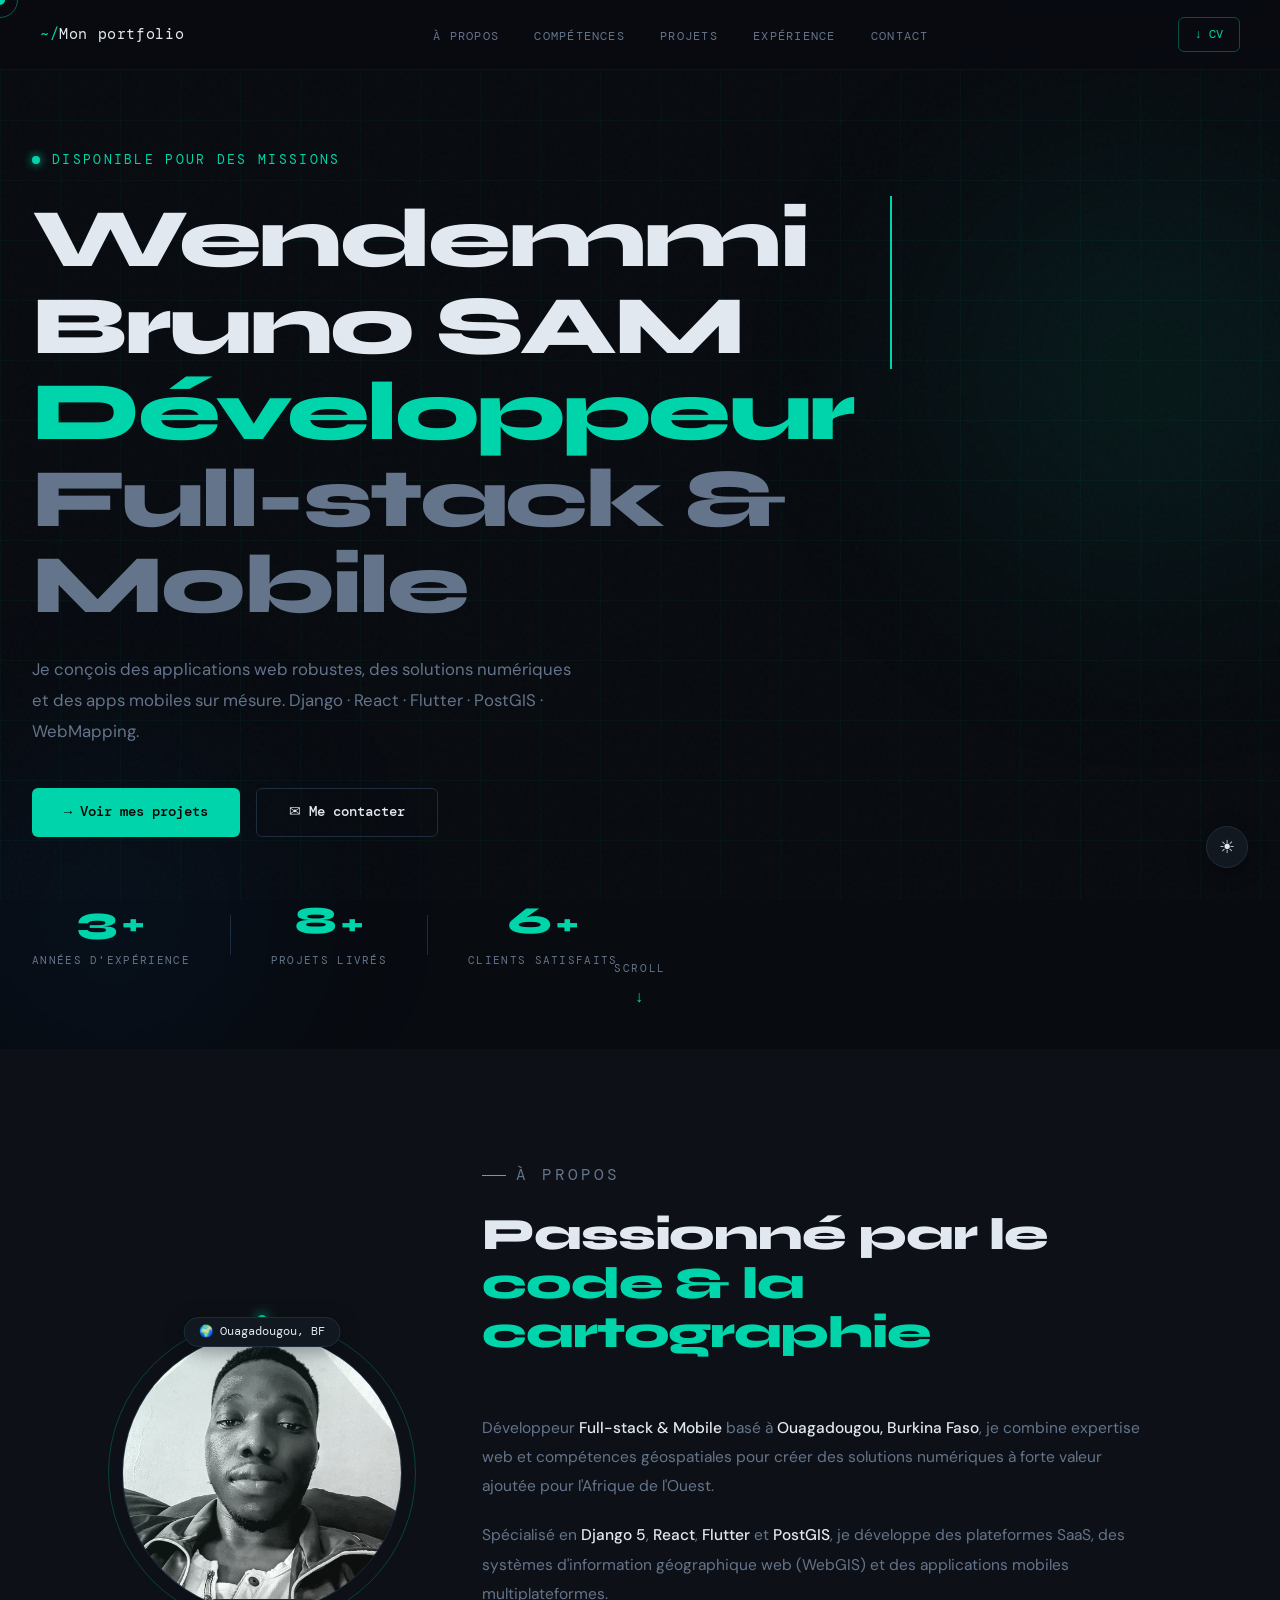
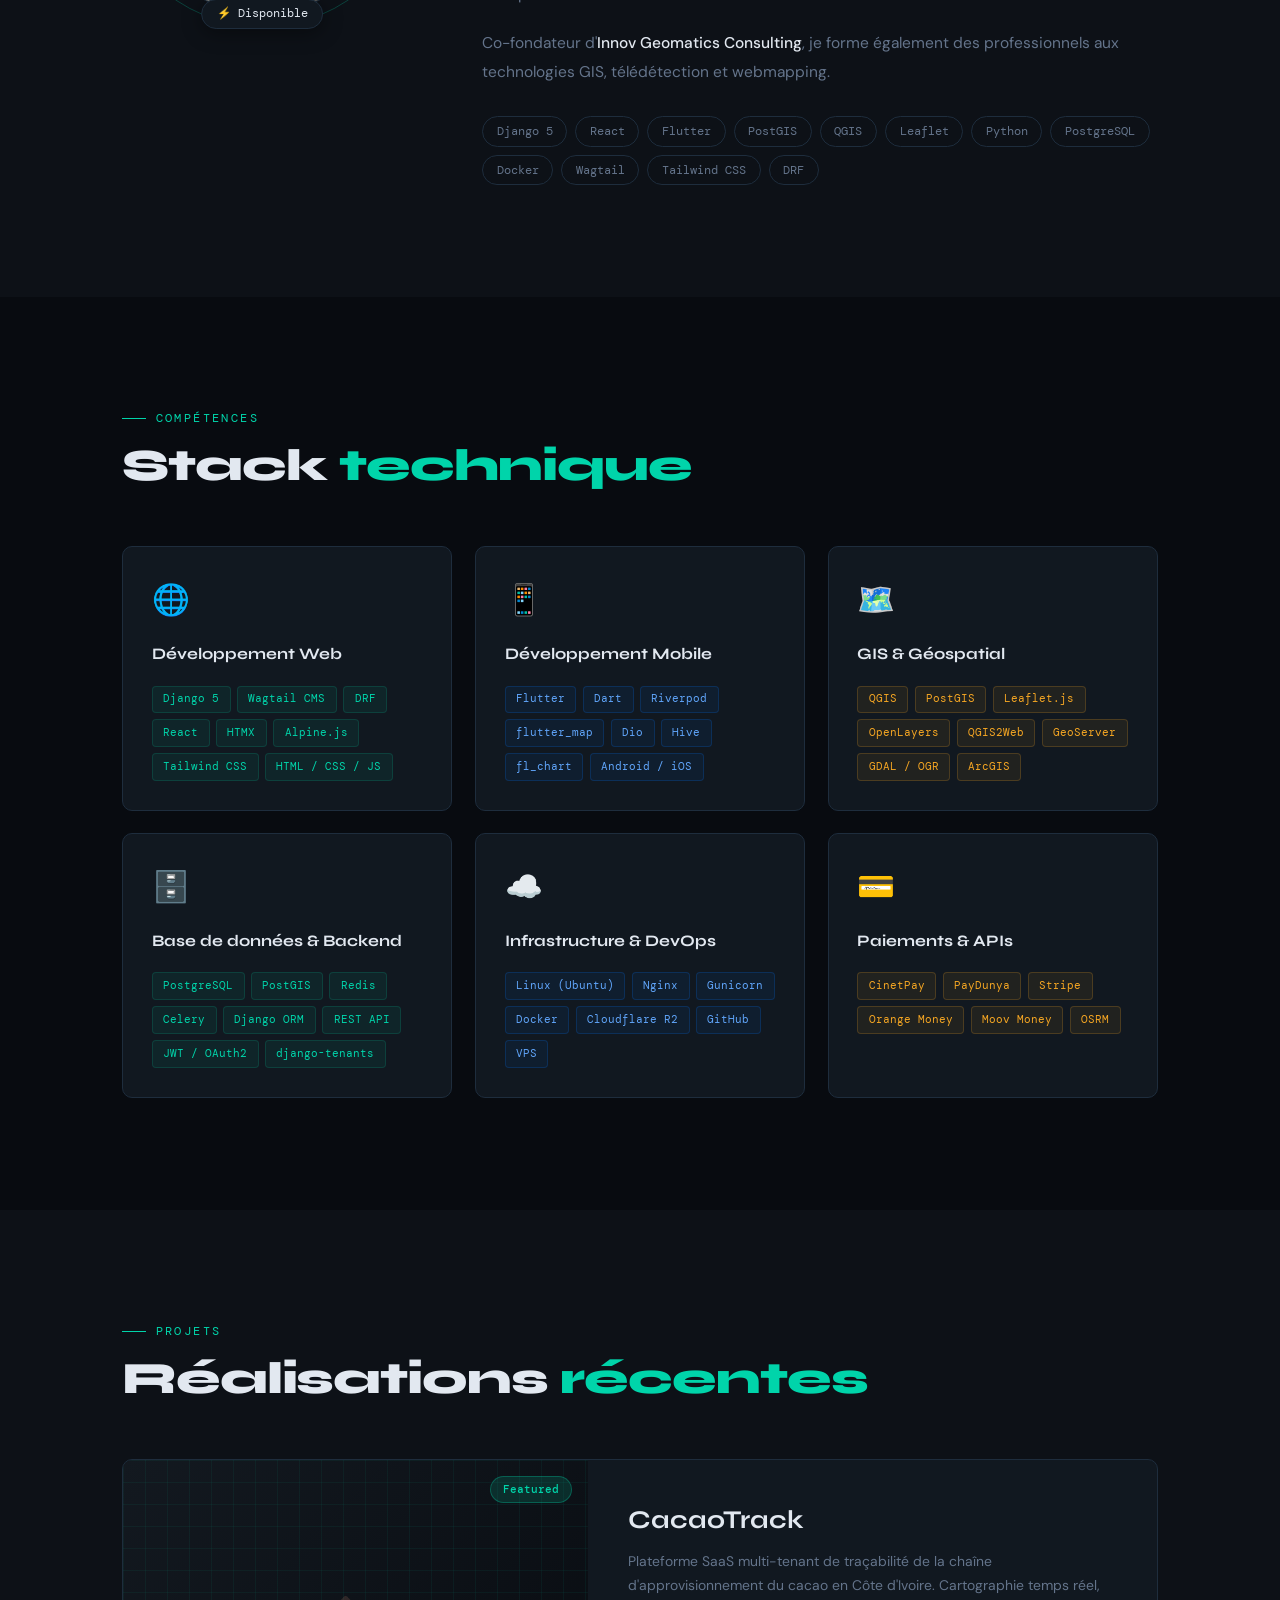
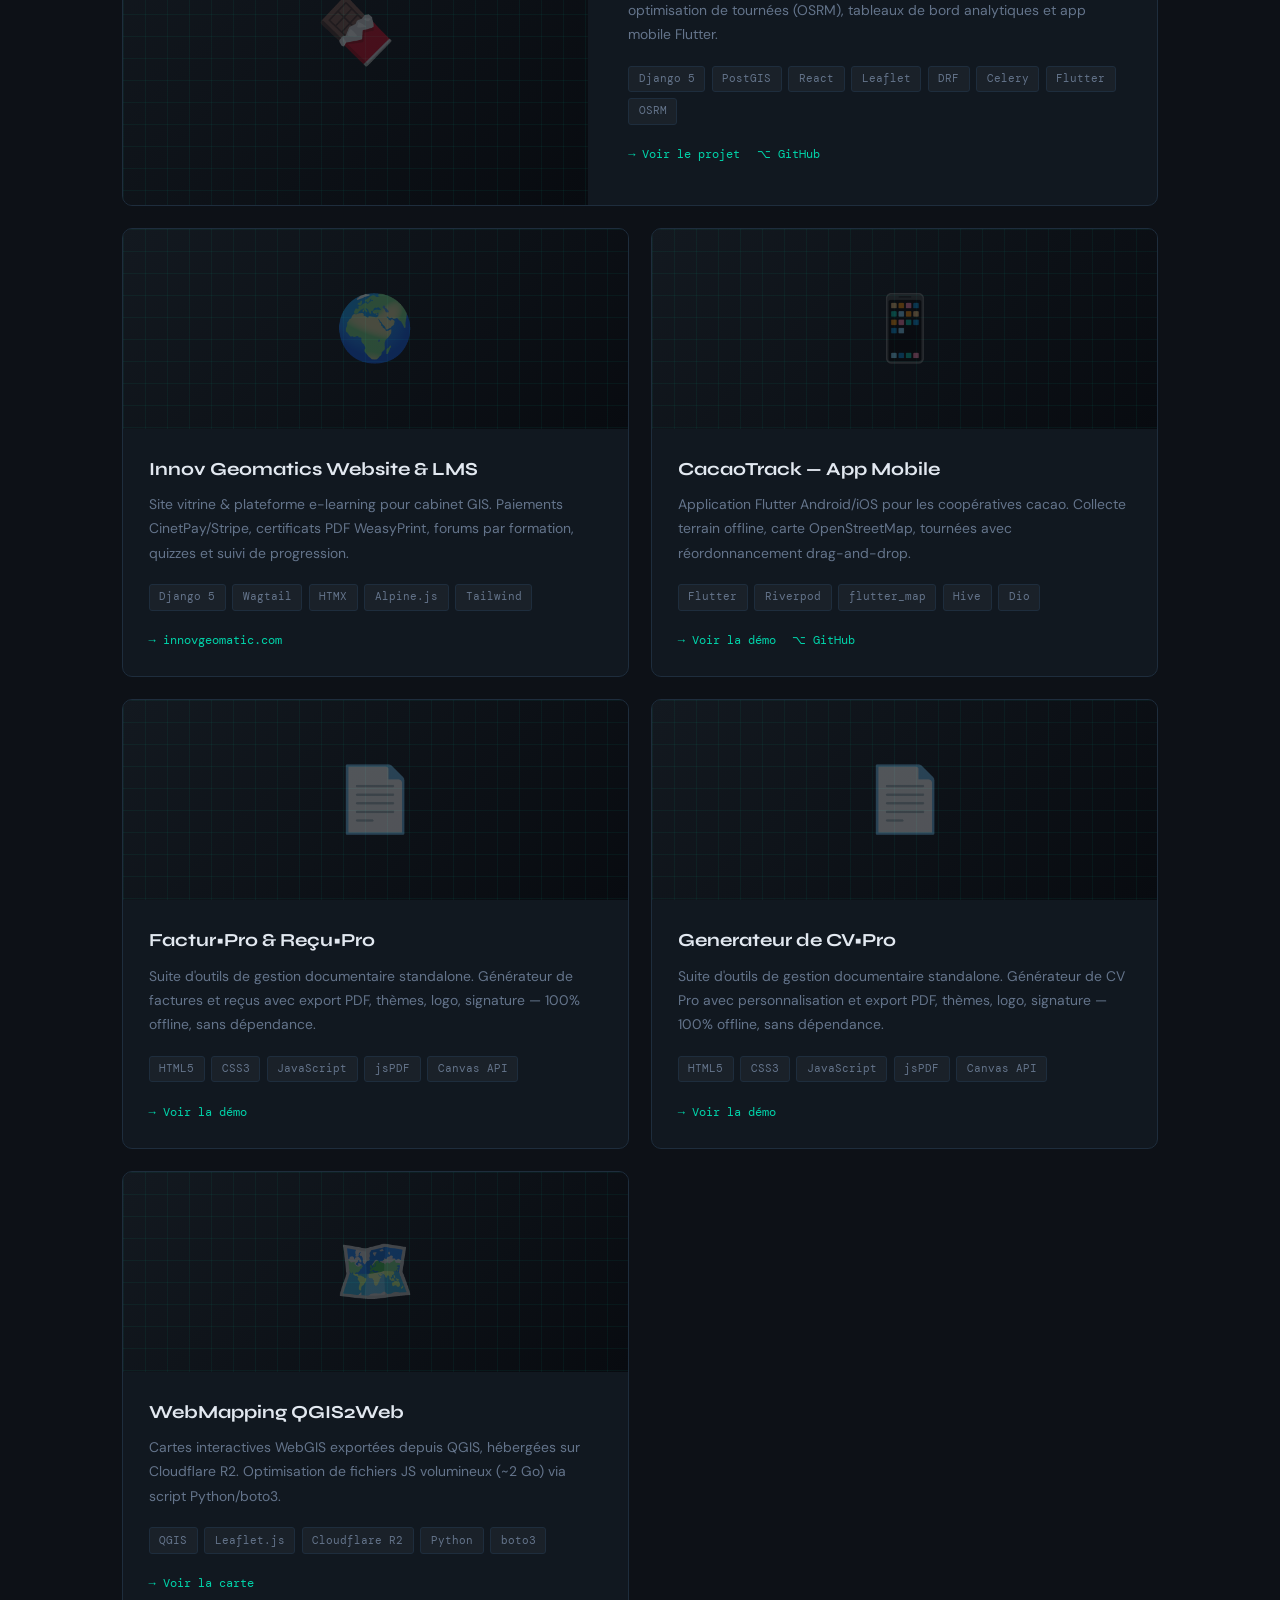
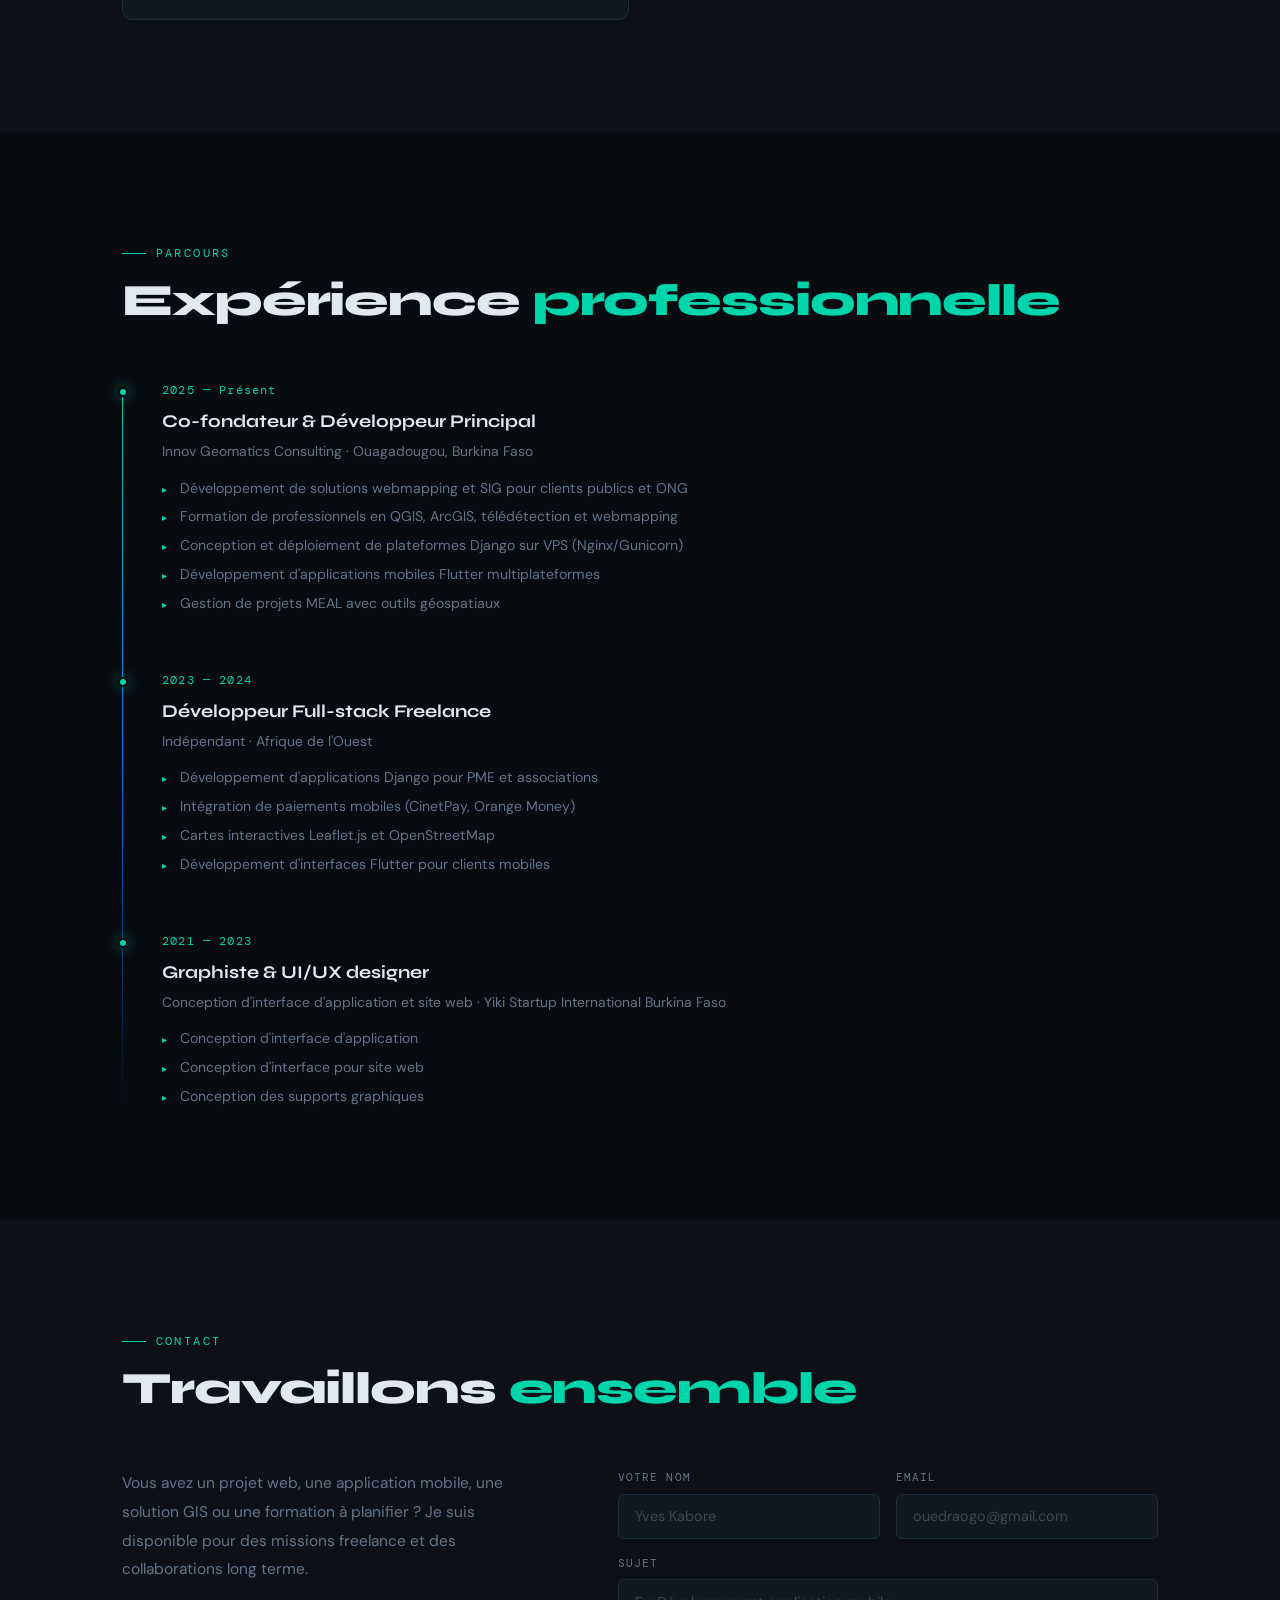
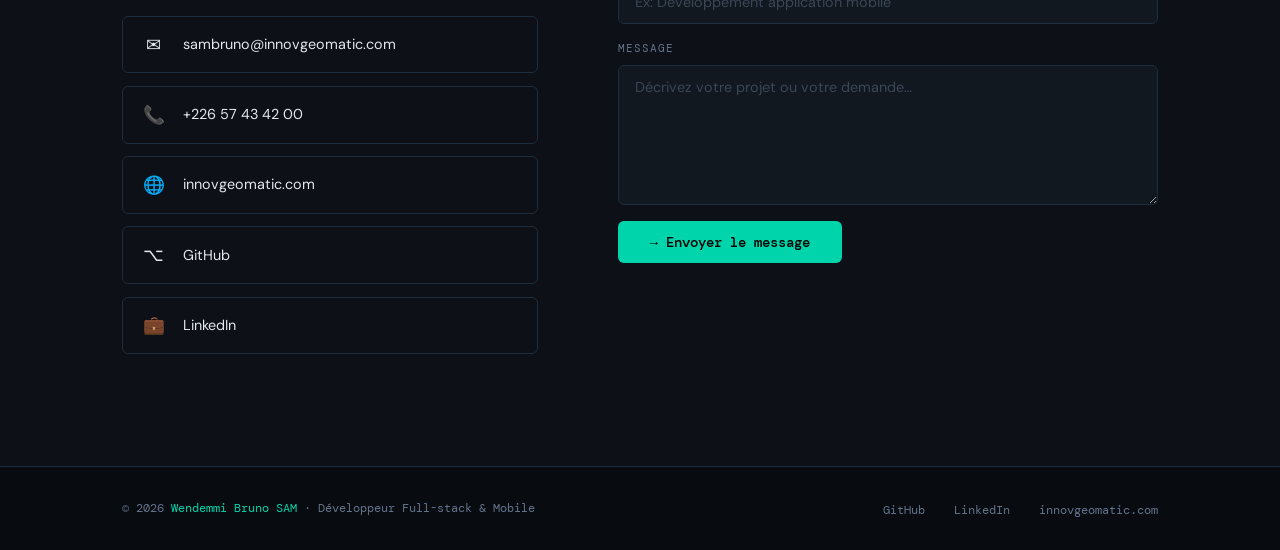
==== commit 6375fb39: "Update index.html" ====
--- a/index.html
+++ b/index.html
@@ -414,7 +414,7 @@
             <span class="proj-visual-icon">📄</span>
           </div>
           <div class="proj-body">
-            <h3 class="proj-name">Generateurde•Pro &amp; CV•Pro</h3>
+            <h3 class="proj-name">Generateur de CV•Pro</h3>
             <p class="proj-desc">
               Suite d'outils de gestion documentaire standalone.
               Générateur de CV Pro avec personnalisation et export PDF, thèmes,
@@ -428,7 +428,7 @@
               <li>Canvas API</li>
             </ul>
             <div class="proj-links">
-              <a href="generateurrecuspro.html" class="proj-link">→ Voir la démo</a>
+              <a href="CvGeneratorBySam.html" class="proj-link">→ Voir la démo</a>
             </div>
           </div>
         </article>
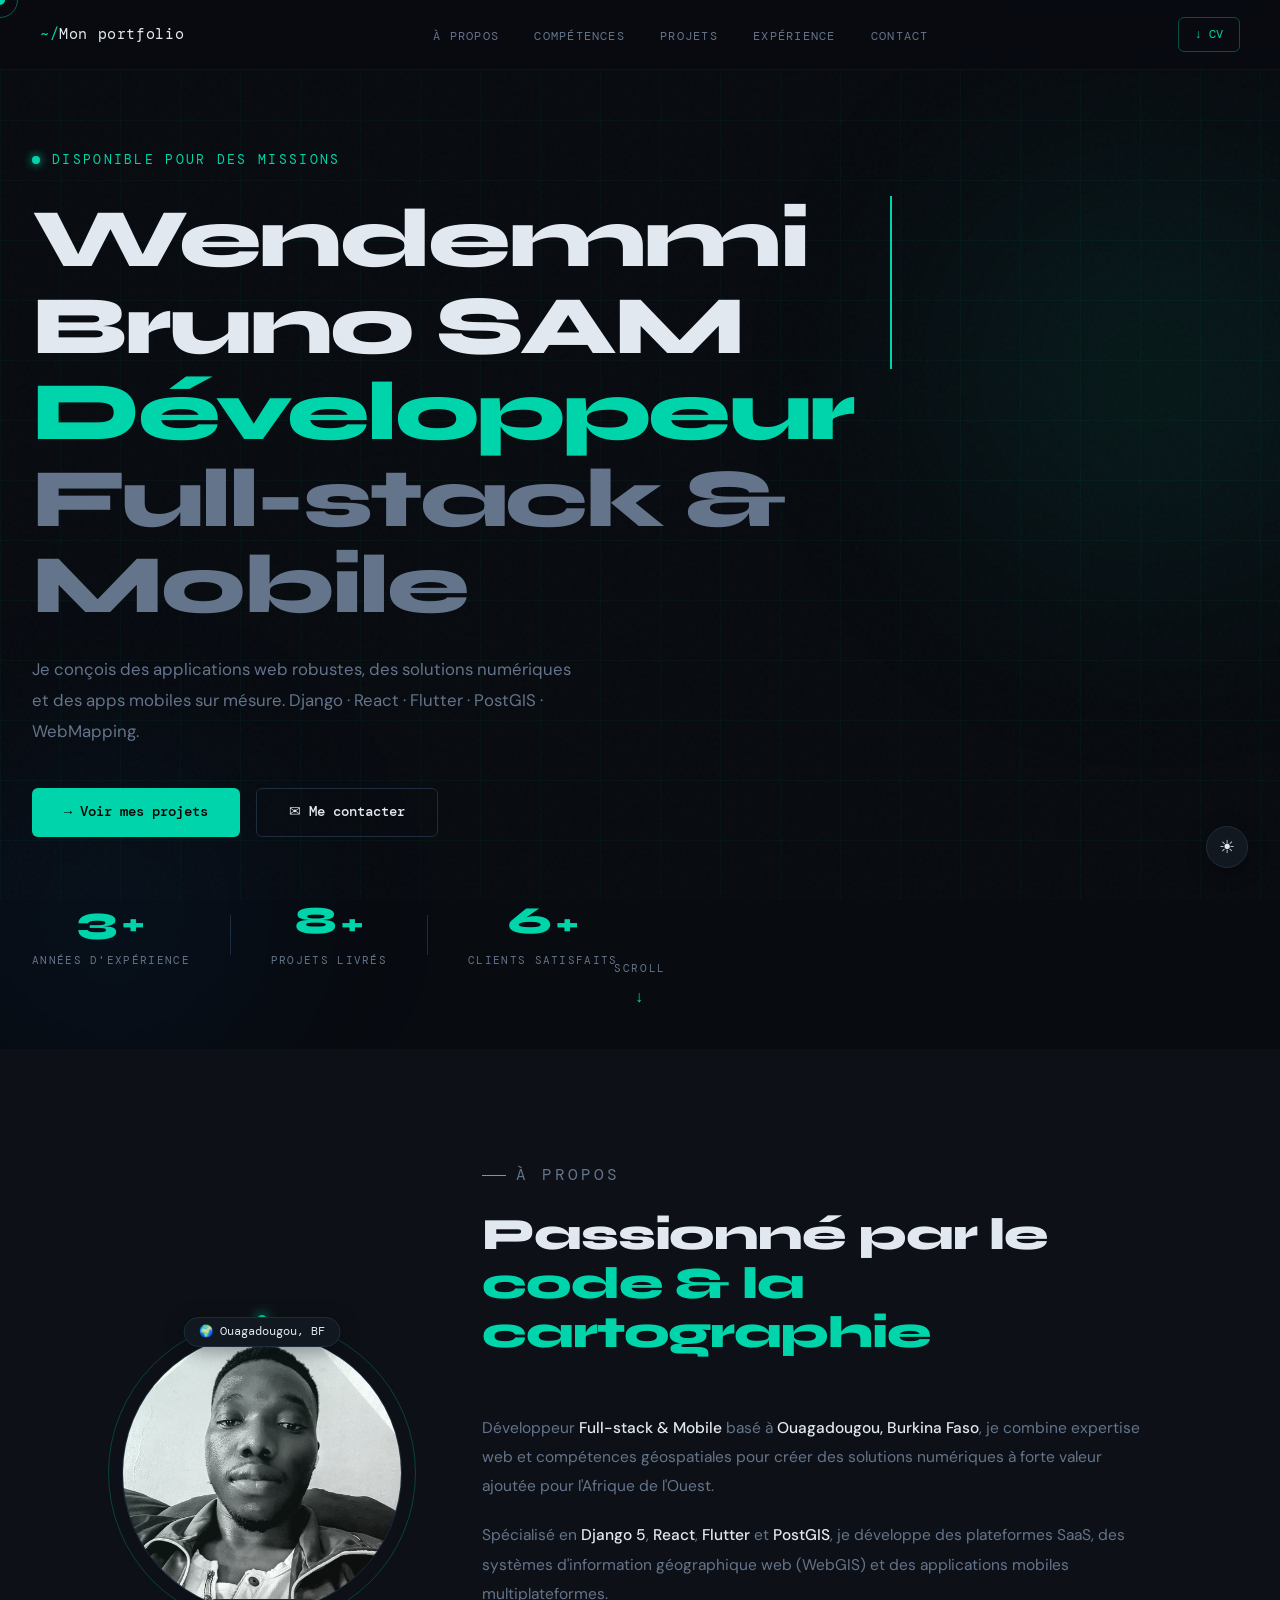
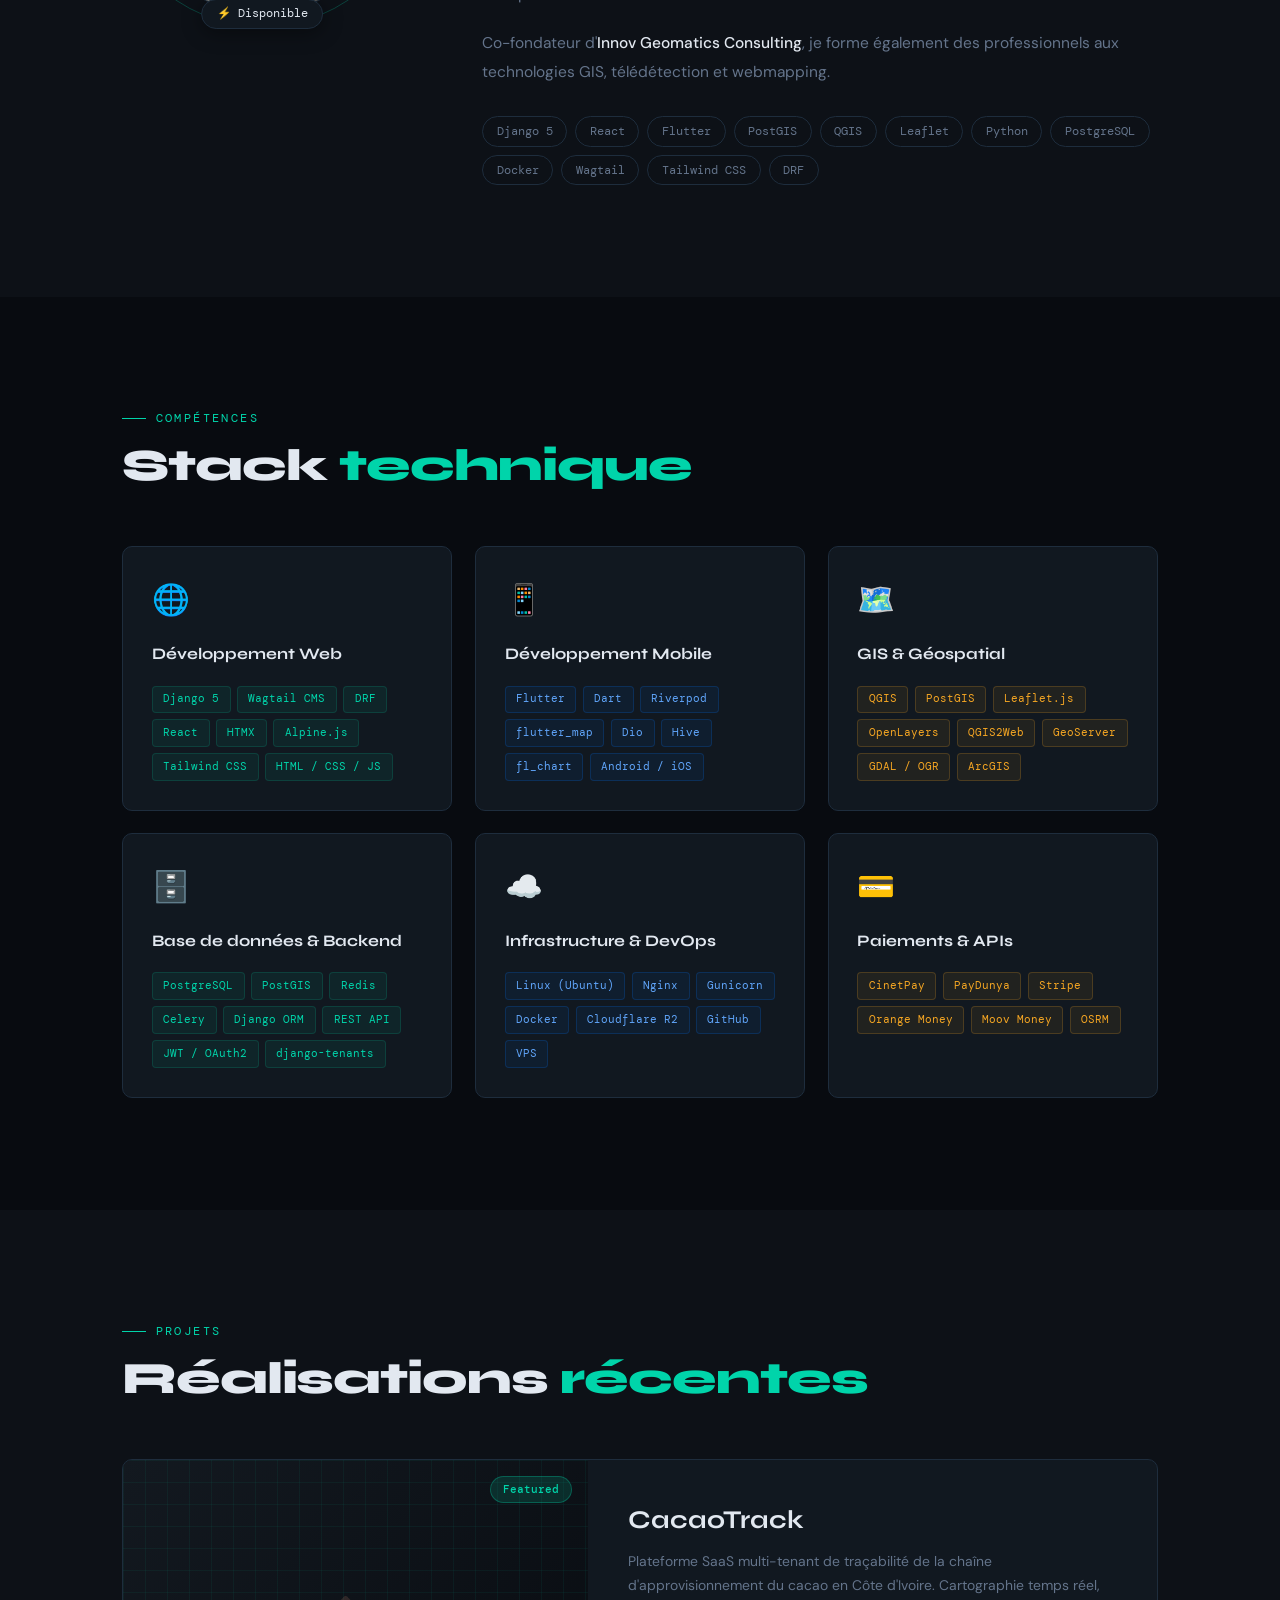
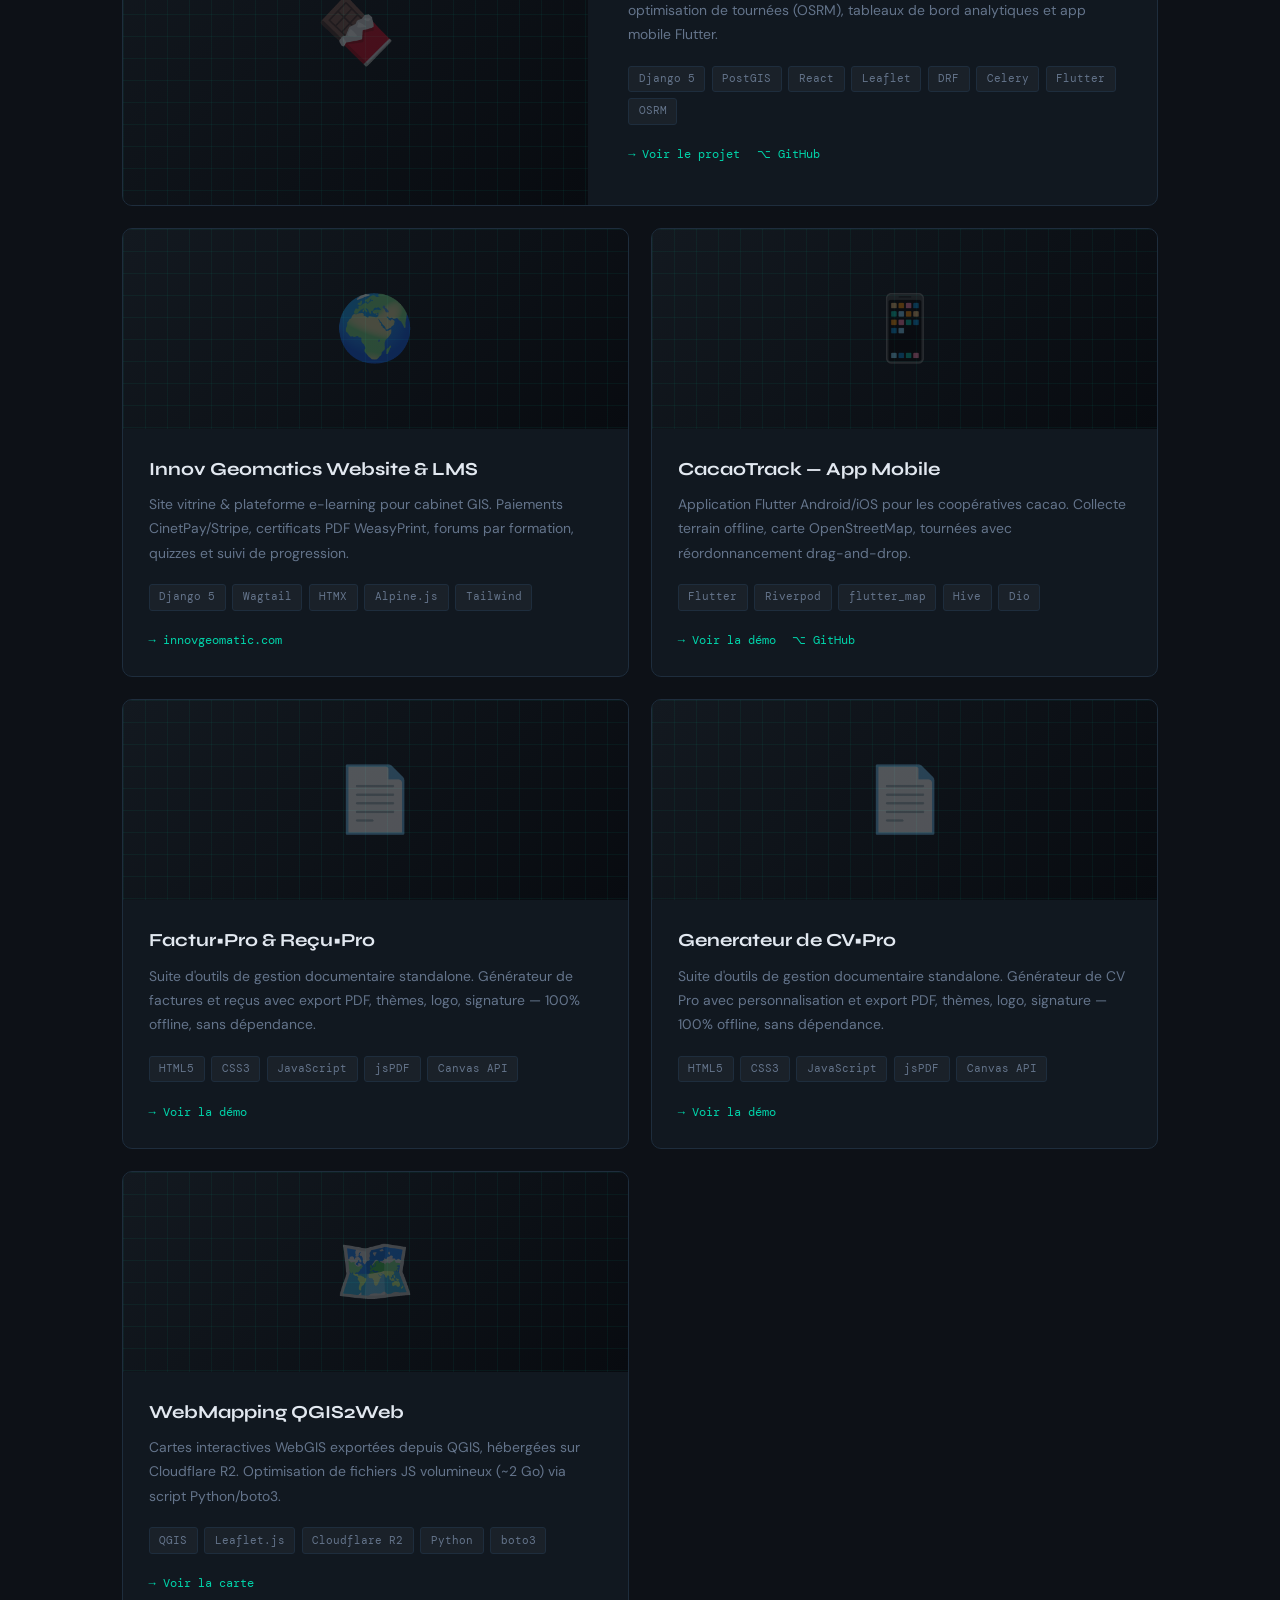
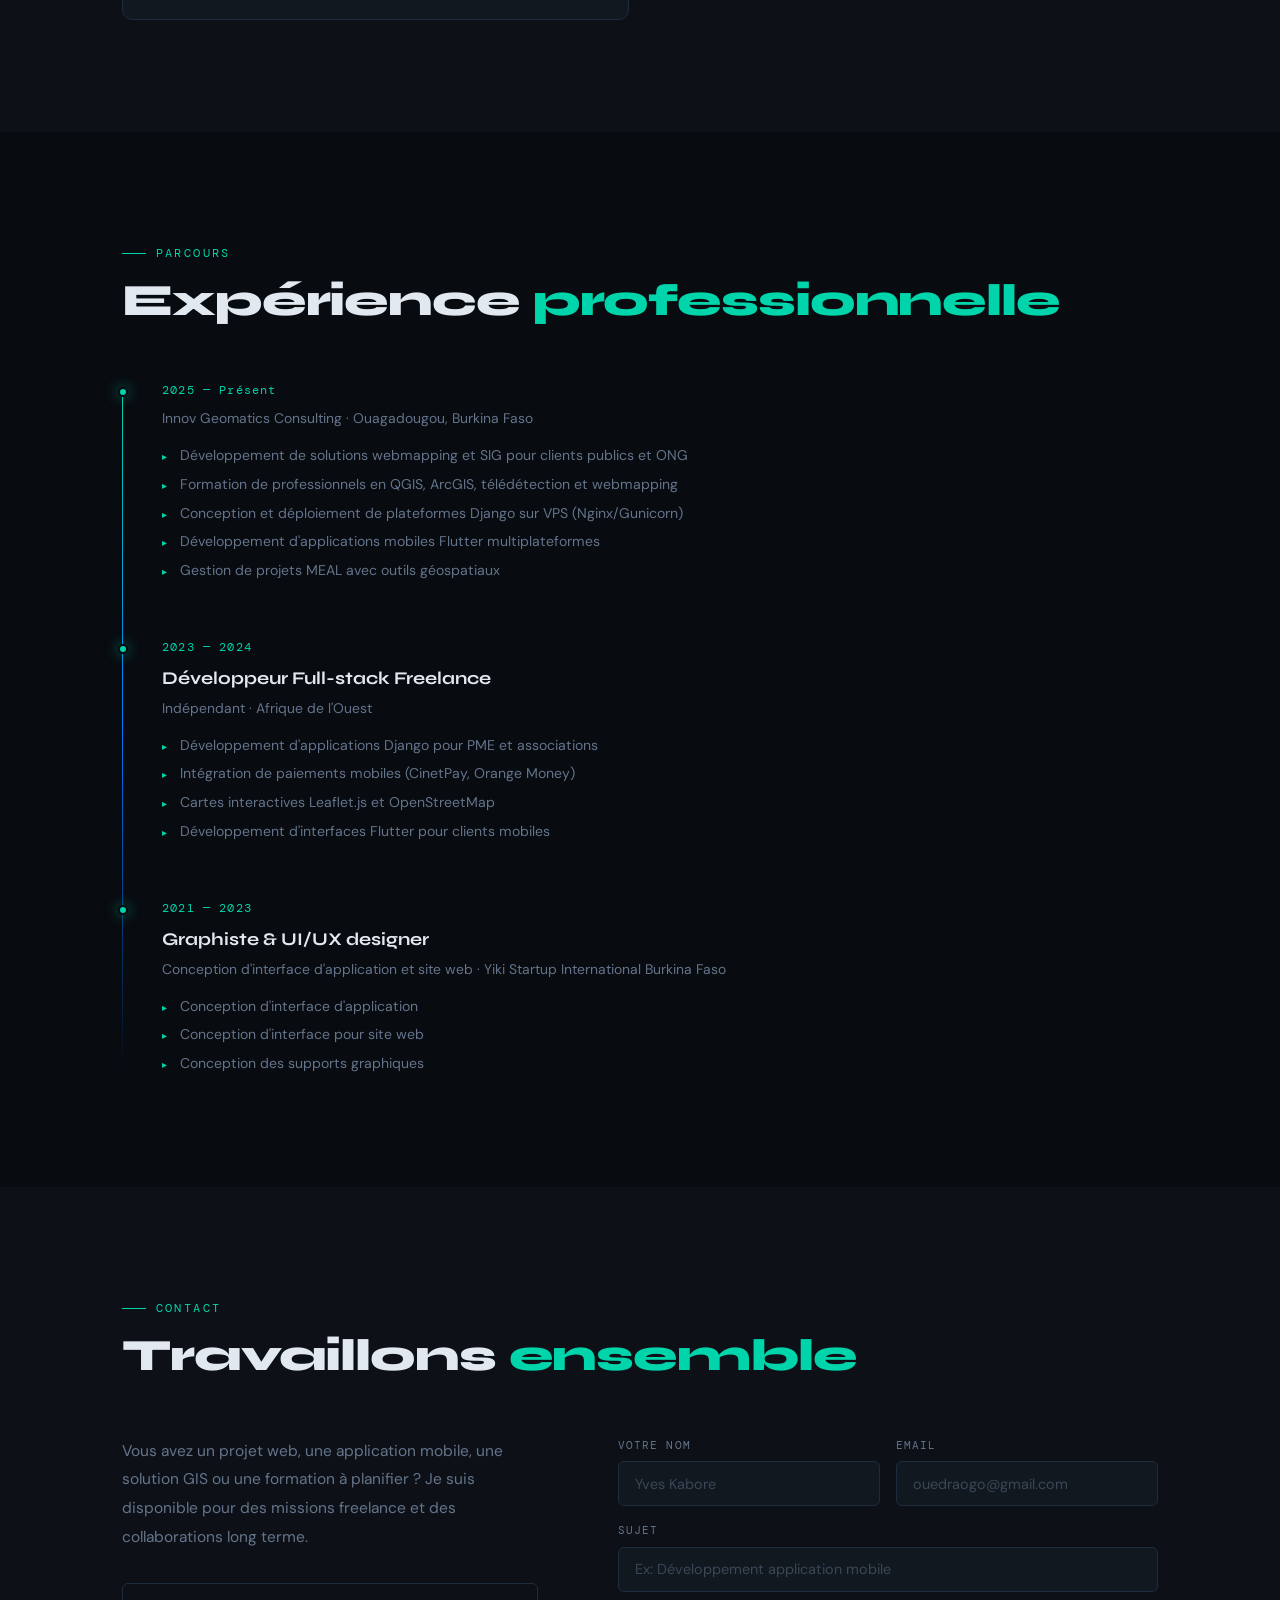
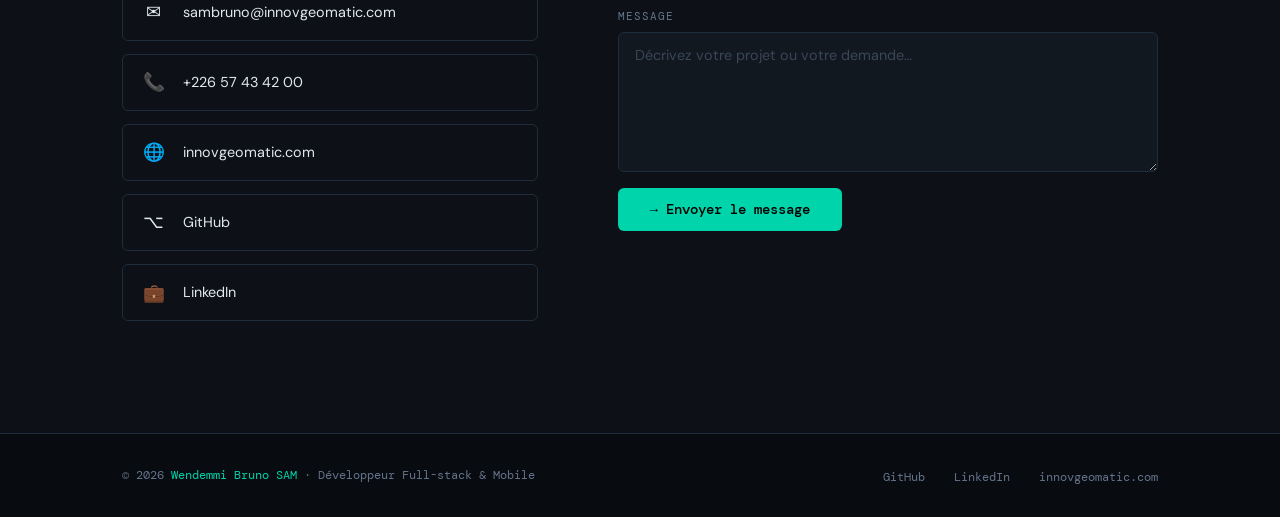
==== commit 22a61797: "Update index.html" ====
--- a/index.html
+++ b/index.html
@@ -479,7 +479,7 @@
         <li class="tl-item">
           <div class="tl-dot" aria-hidden="true"></div>
           <time class="tl-period" datetime="2025">2025 — Présent</time>
-          <h3 class="tl-role">Co-fondateur &amp; Développeur Principal</h3>
+          <!--<h3 class="tl-role">Co-fondateur &amp; Développeur Principal</h3> -->
           <p class="tl-org">Innov Geomatics Consulting · Ouagadougou, Burkina Faso</p>
           <ul class="tl-desc">
             <li>Développement de solutions webmapping et SIG pour clients publics et ONG</li>
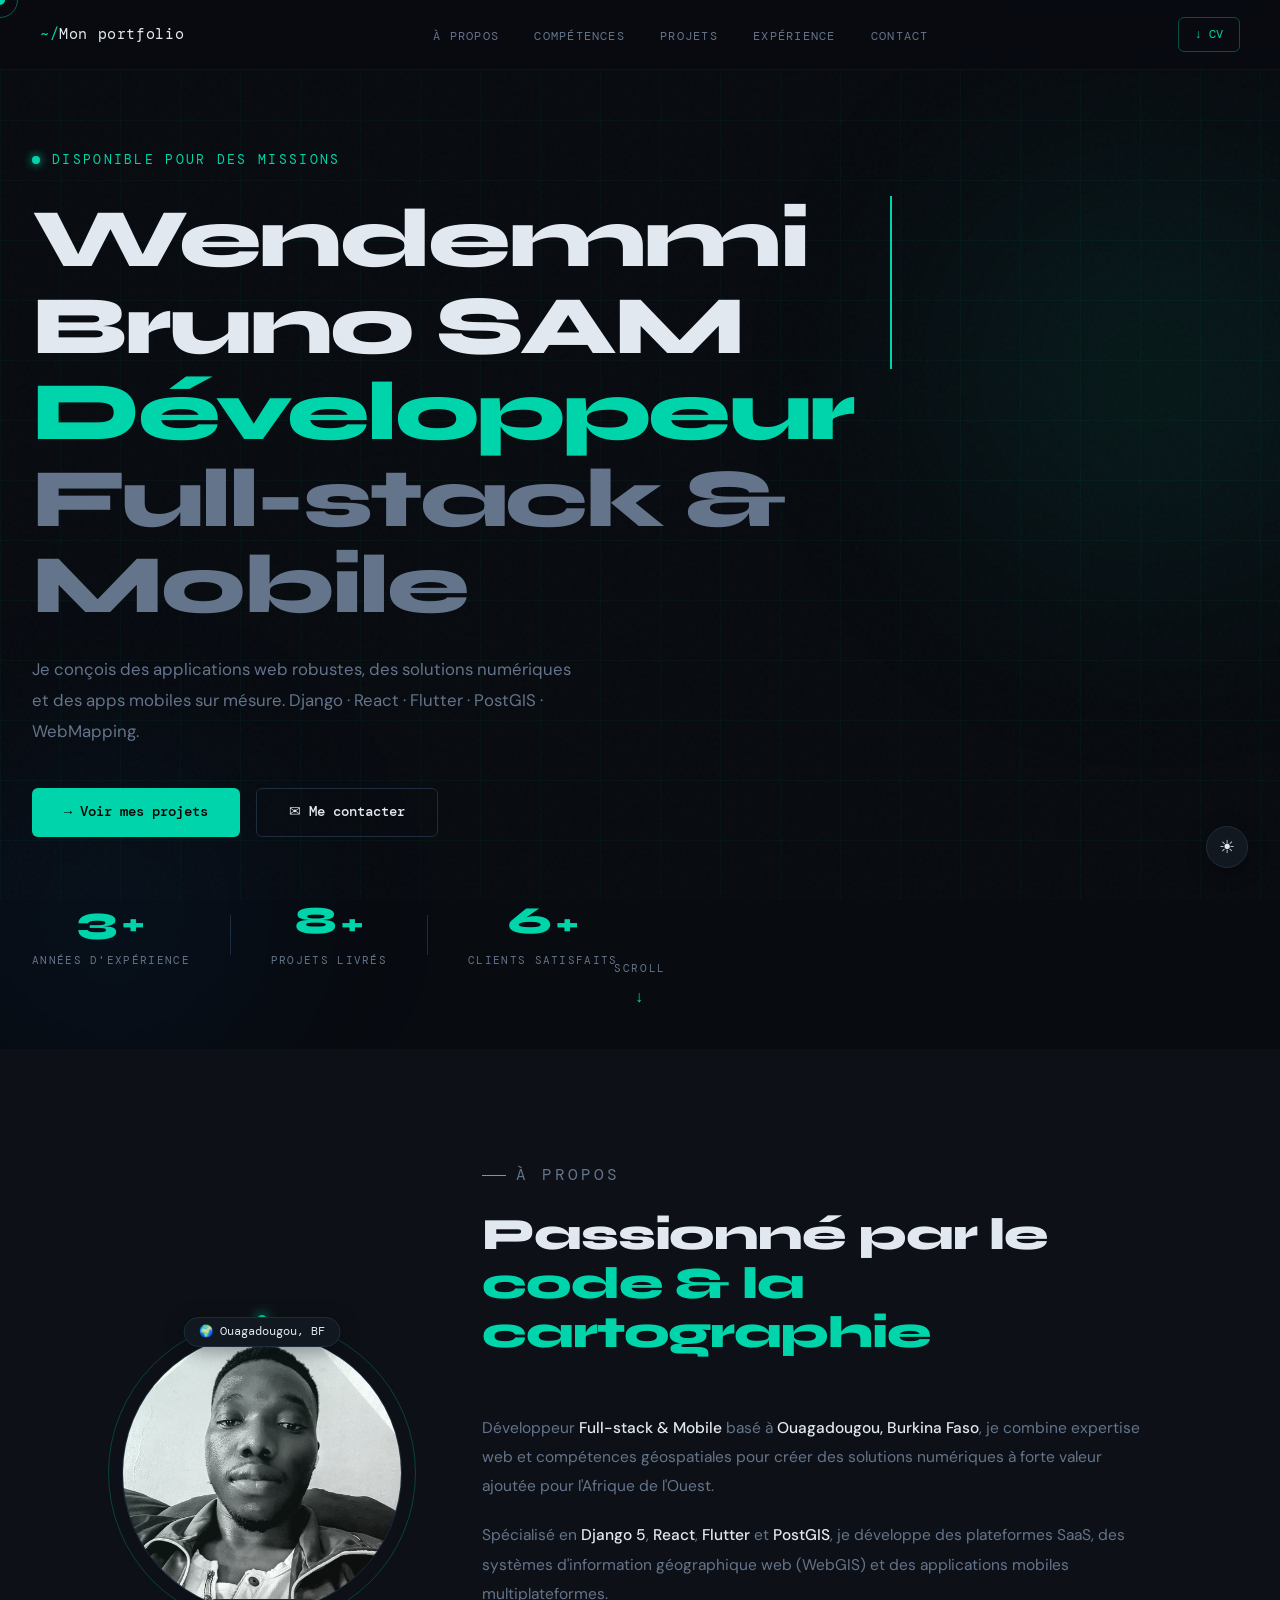
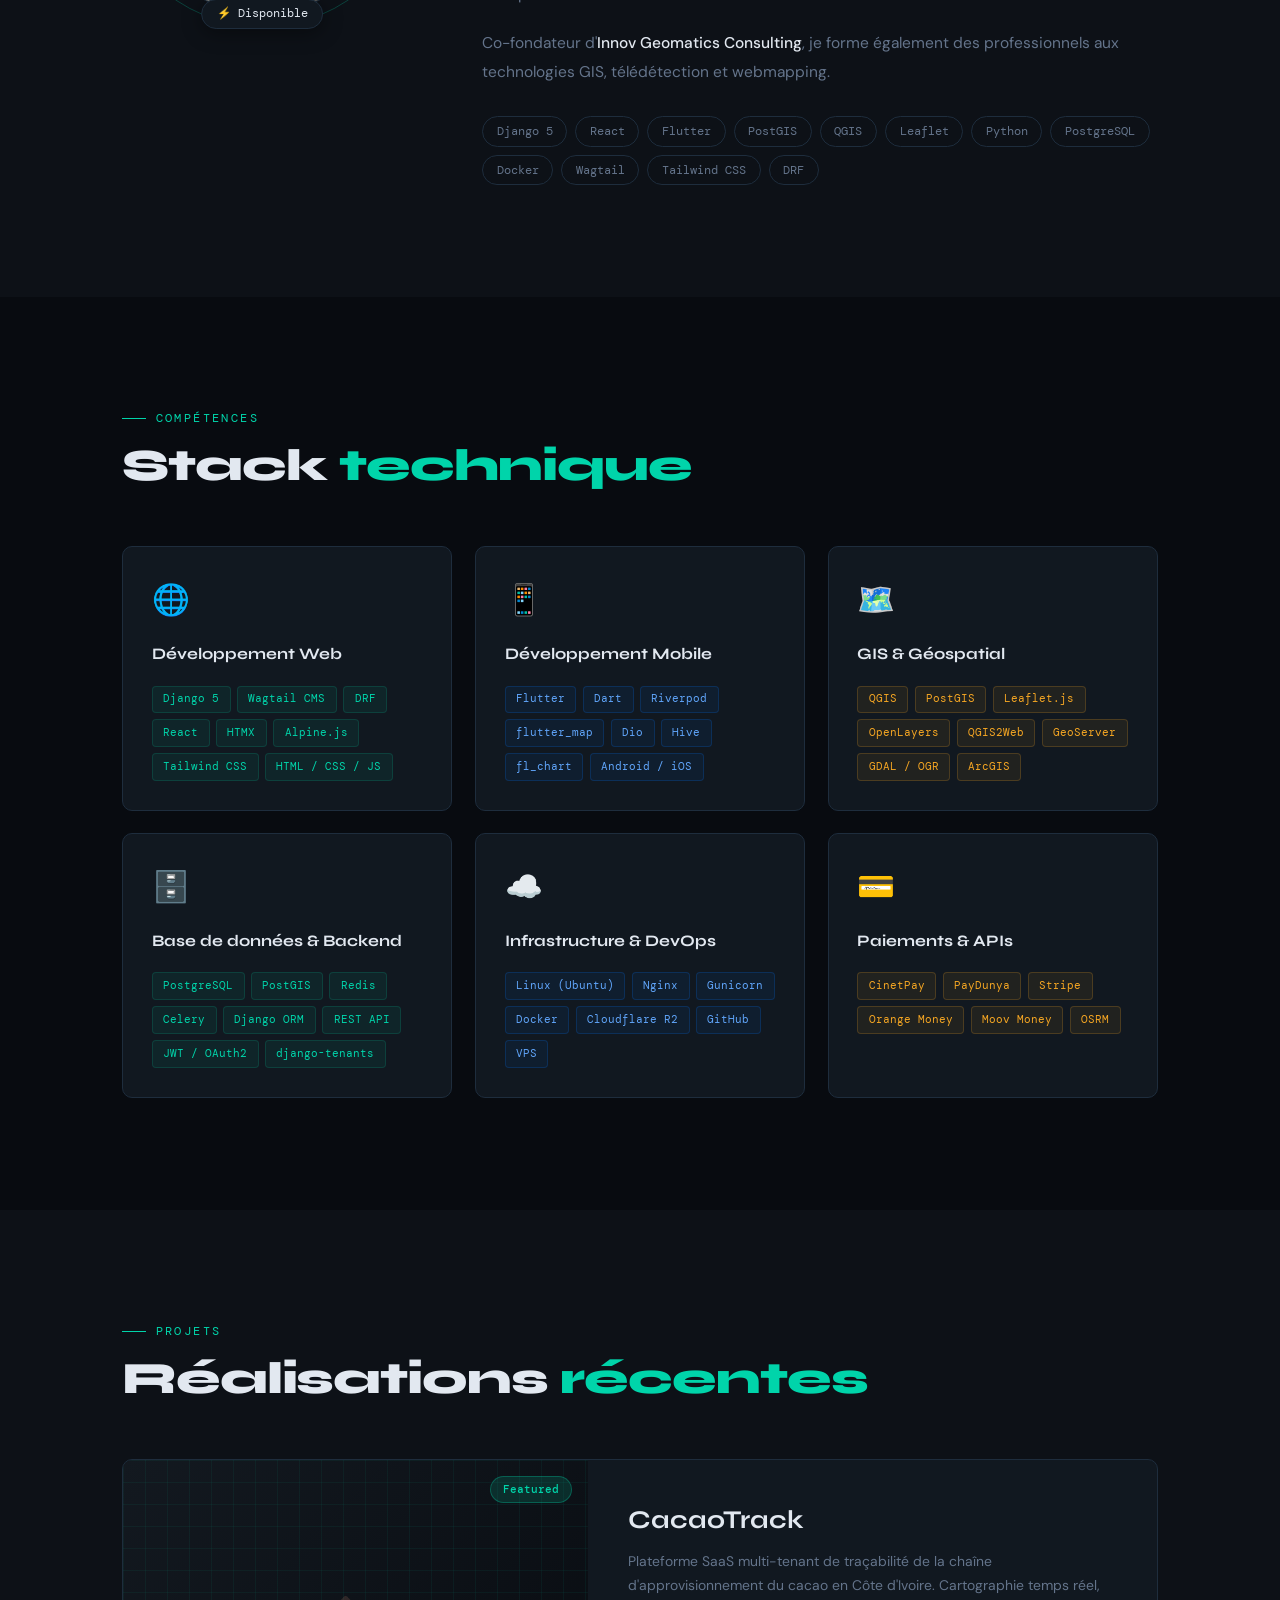
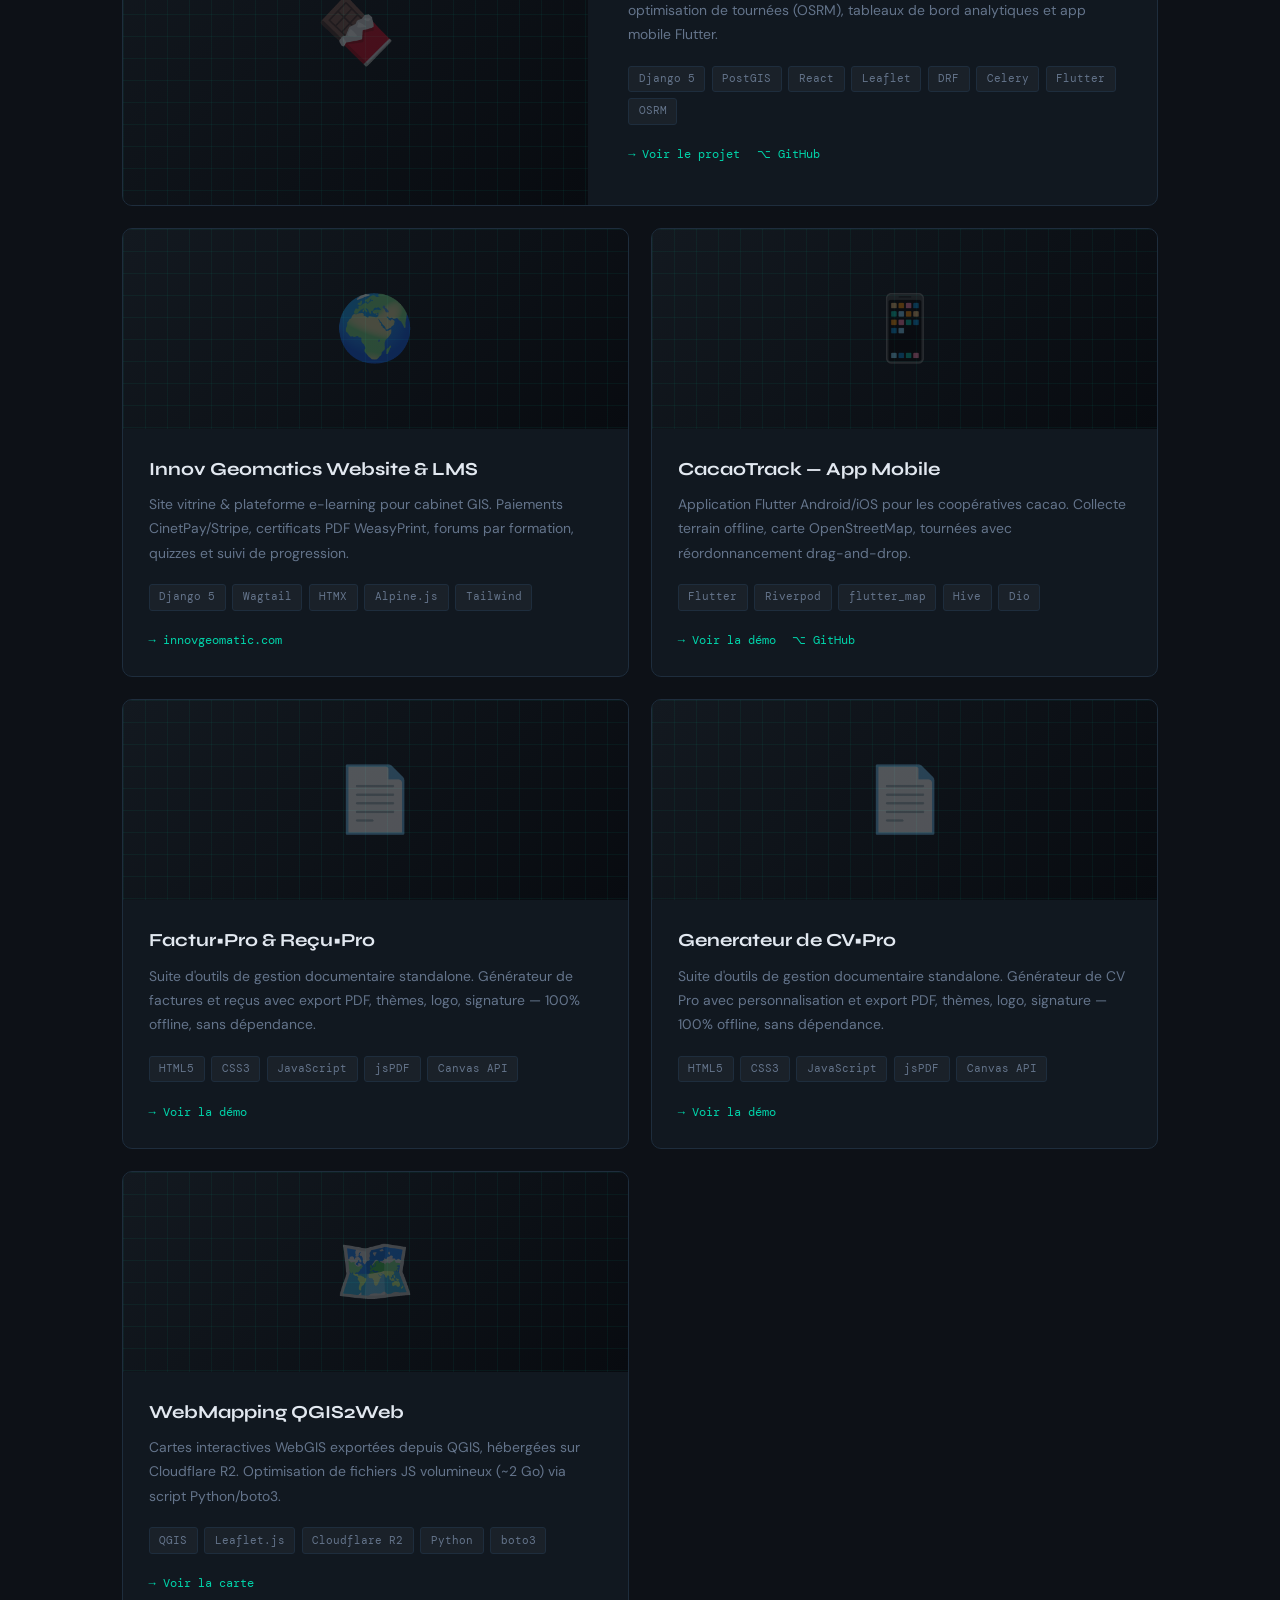
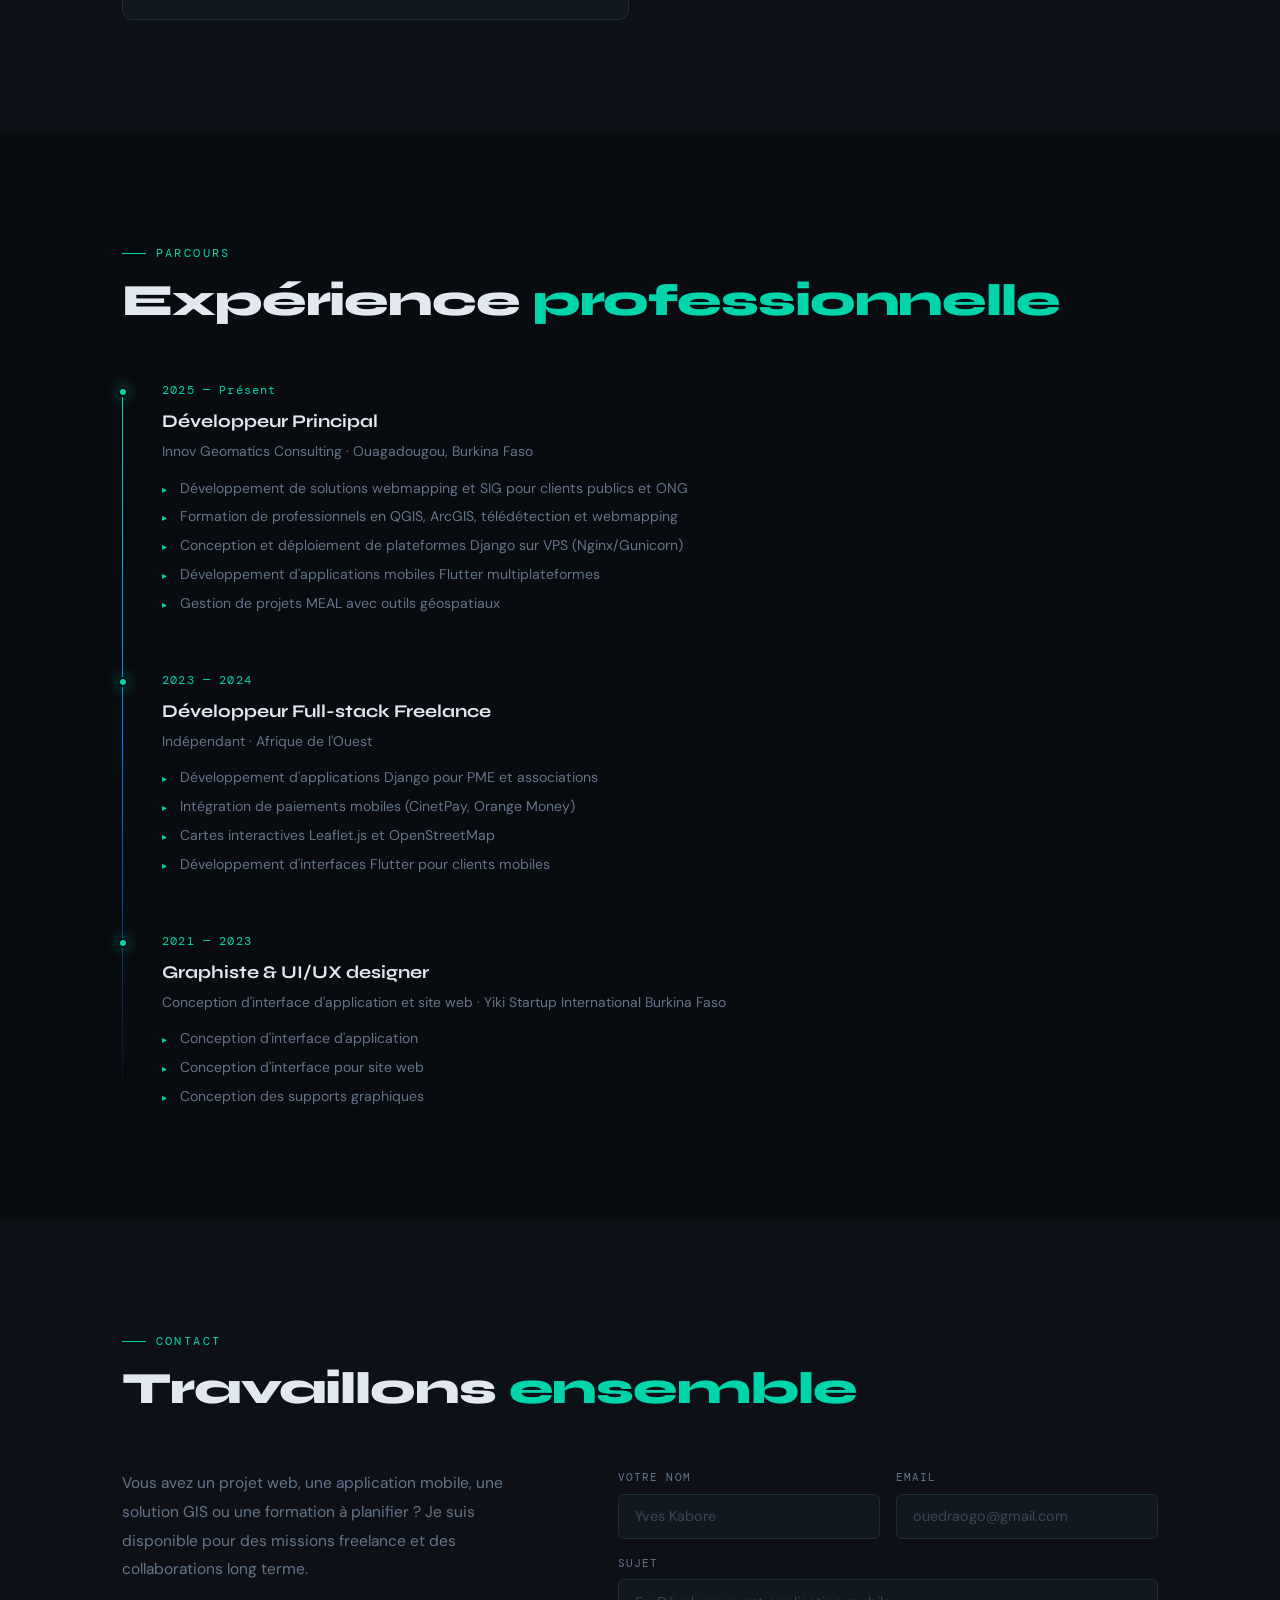
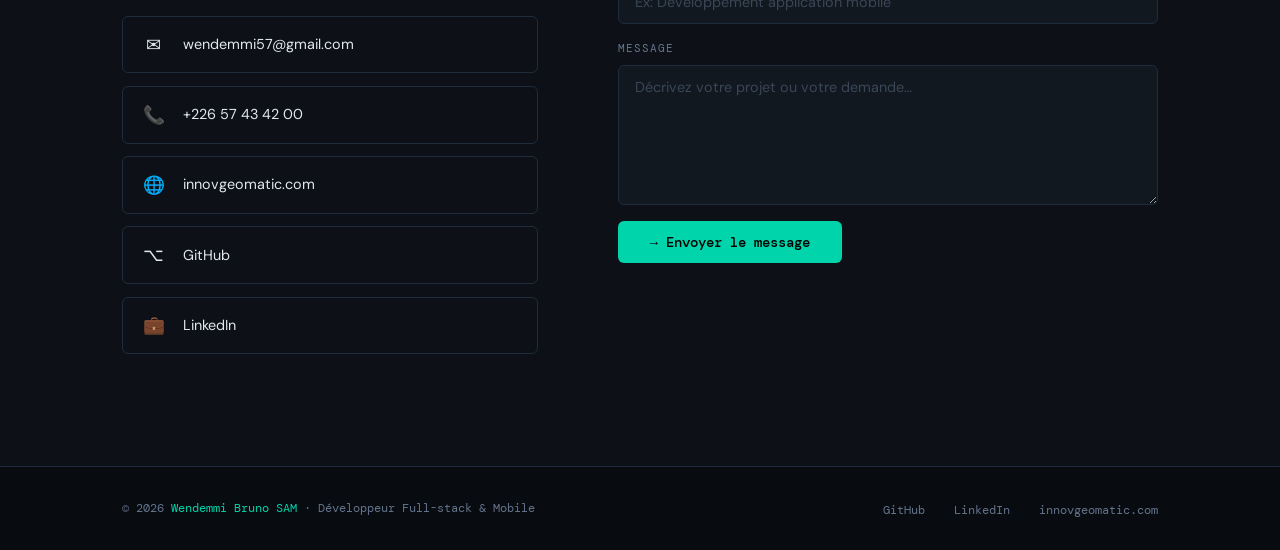
==== commit 3795d429: "Update contact information and role in index.html" ====
--- a/index.html
+++ b/index.html
@@ -479,7 +479,7 @@
         <li class="tl-item">
           <div class="tl-dot" aria-hidden="true"></div>
           <time class="tl-period" datetime="2025">2025 — Présent</time>
-          <!--<h3 class="tl-role">Co-fondateur &amp; Développeur Principal</h3> -->
+          <h3 class="tl-role"><!--Co-fondateur &amp;--> Développeur Principal</h3>
           <p class="tl-org">Innov Geomatics Consulting · Ouagadougou, Burkina Faso</p>
           <ul class="tl-desc">
             <li>Développement de solutions webmapping et SIG pour clients publics et ONG</li>
@@ -544,7 +544,7 @@
             <li>
               <a href="mailto:wendemmi57@gmail.com" class="contact-link">
                 <span class="contact-link-icon" aria-hidden="true">✉</span>
-                <span>sambruno@innovgeomatic.com</span>
+                <span>wendemmi57@gmail.com</span>
               </a>
             </li>
             <li>
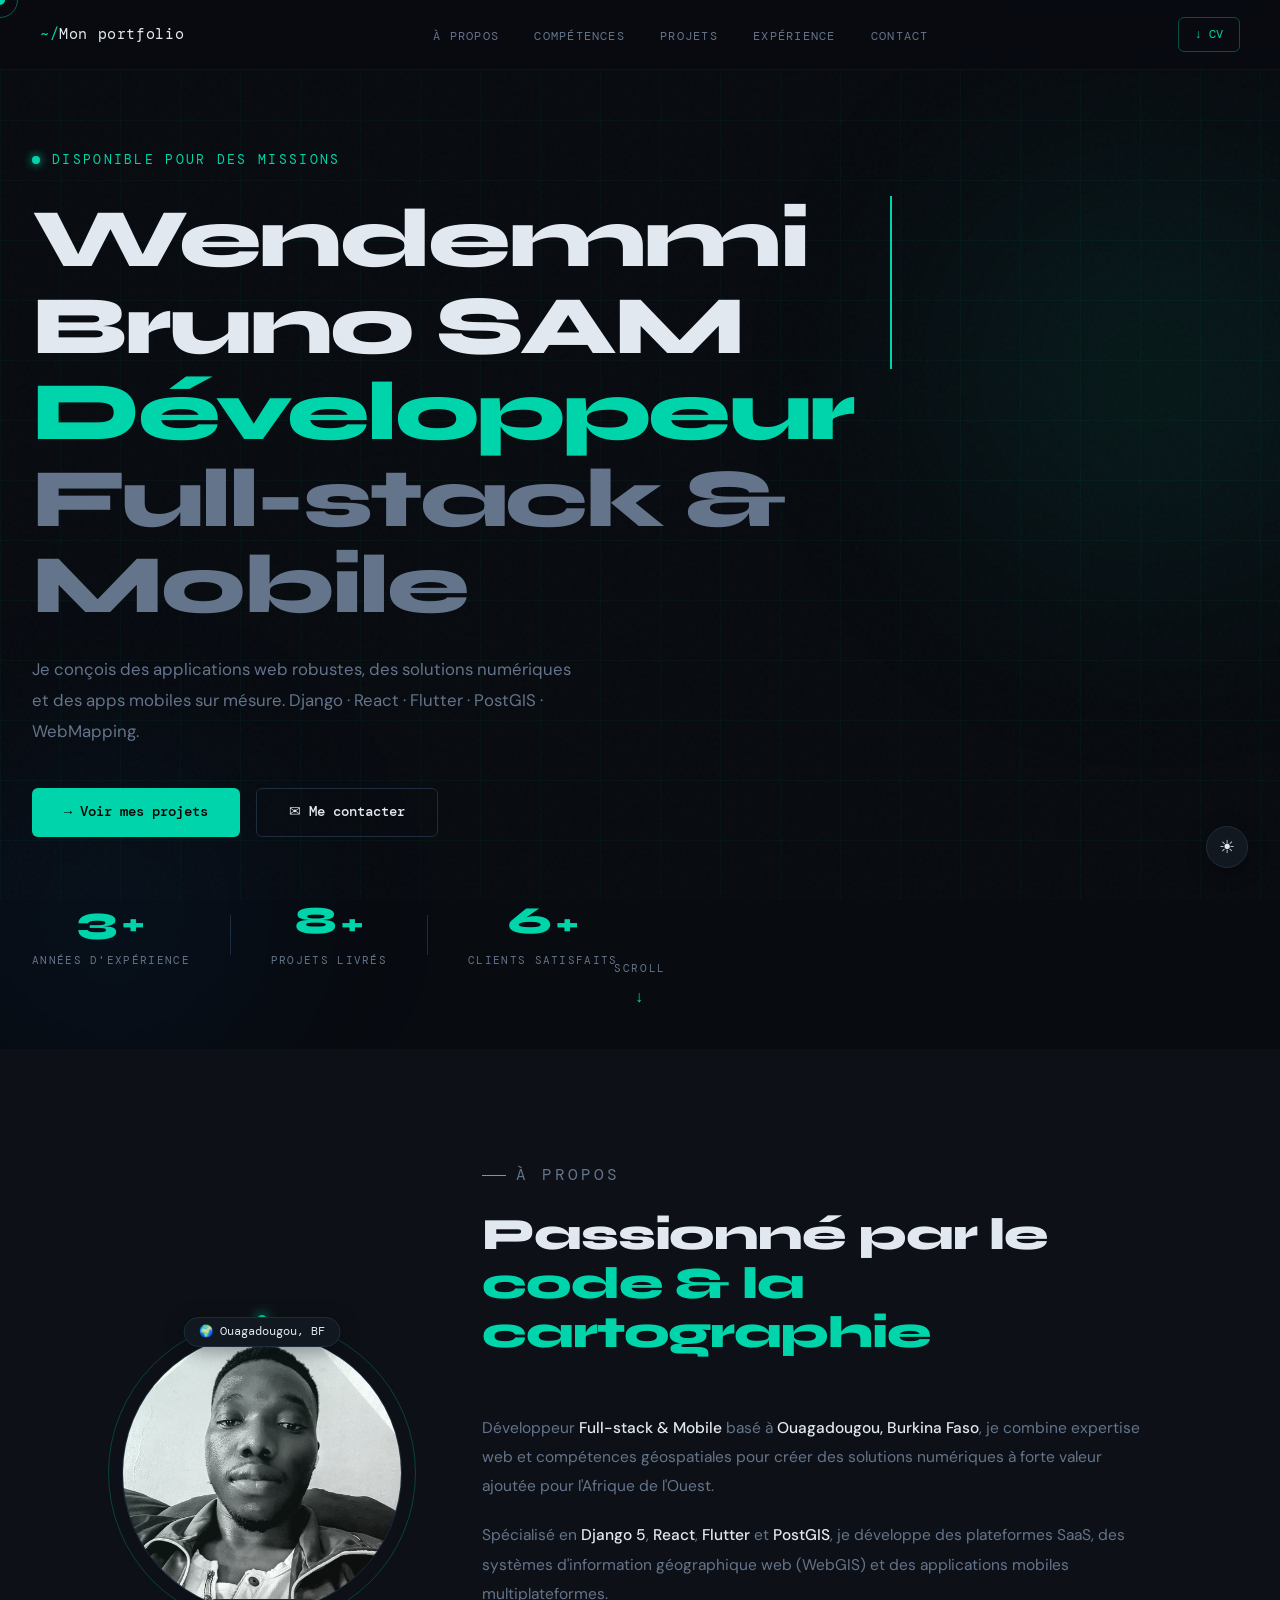
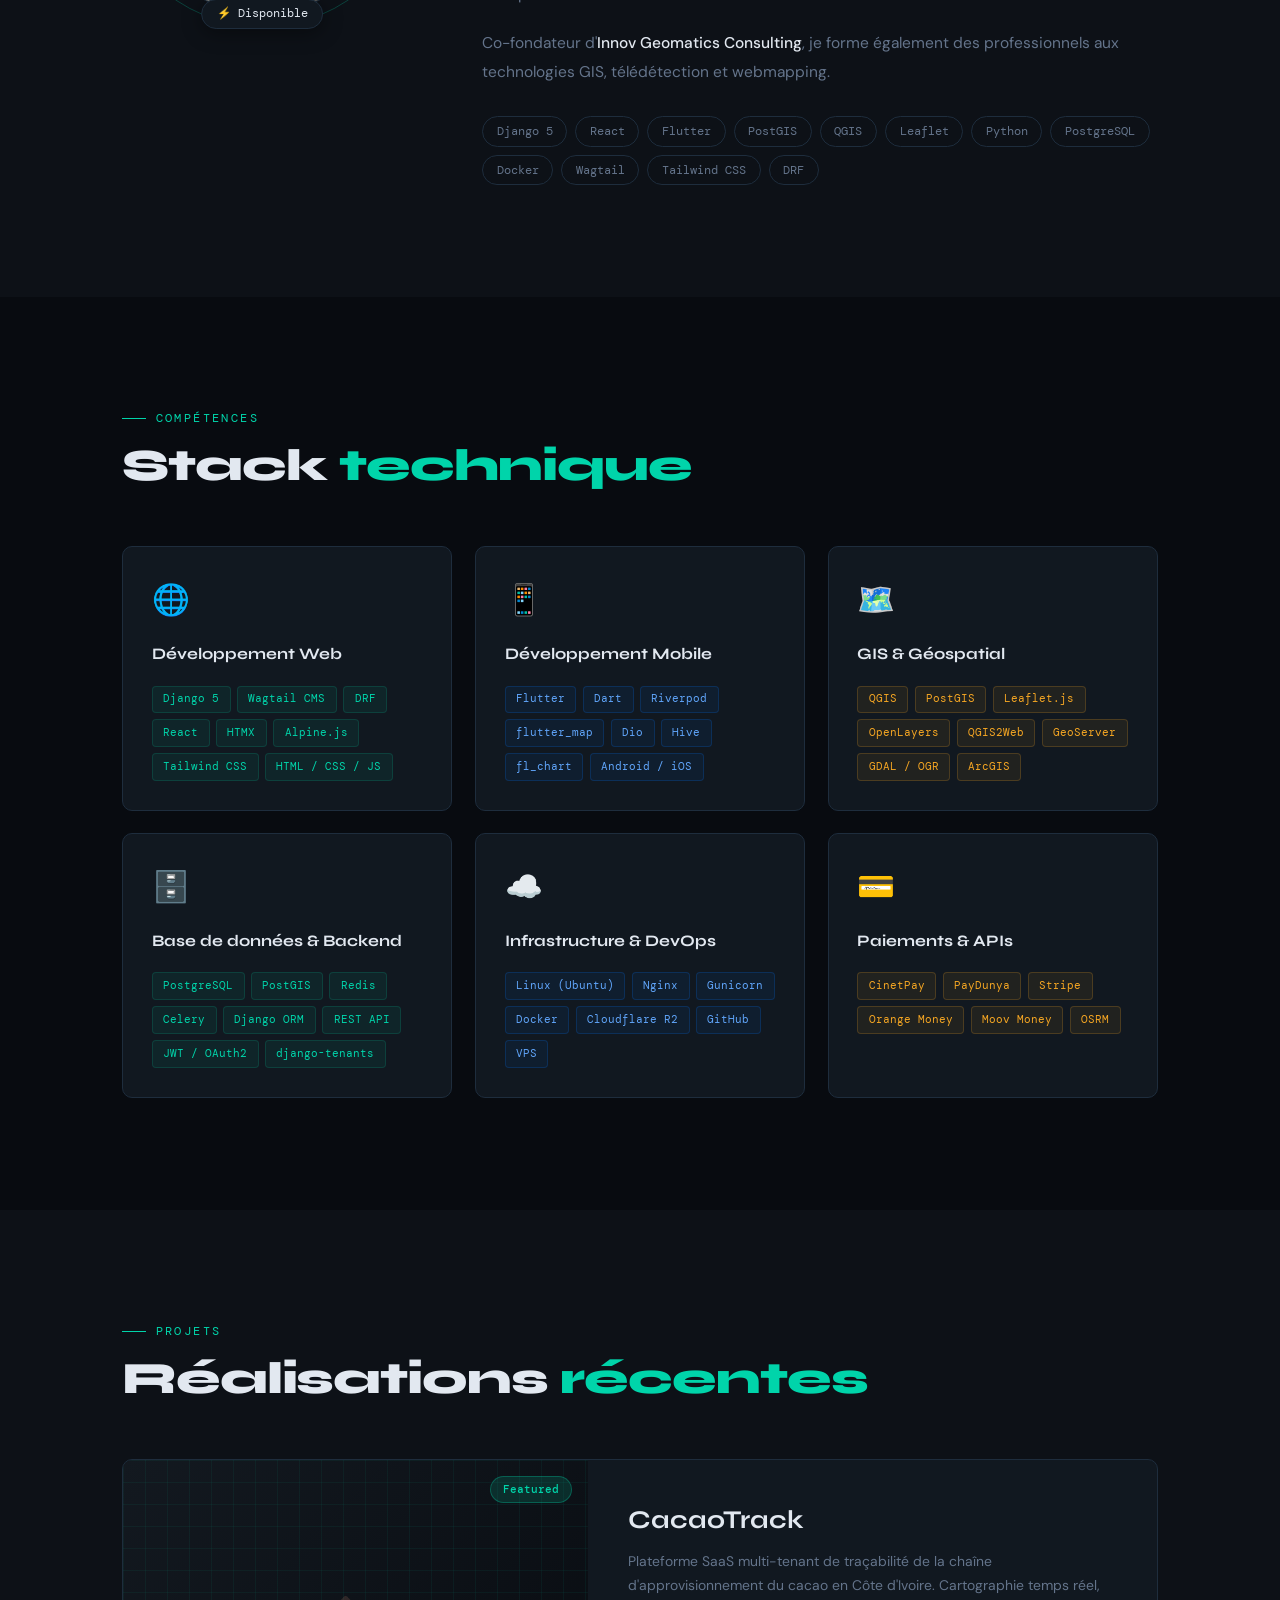
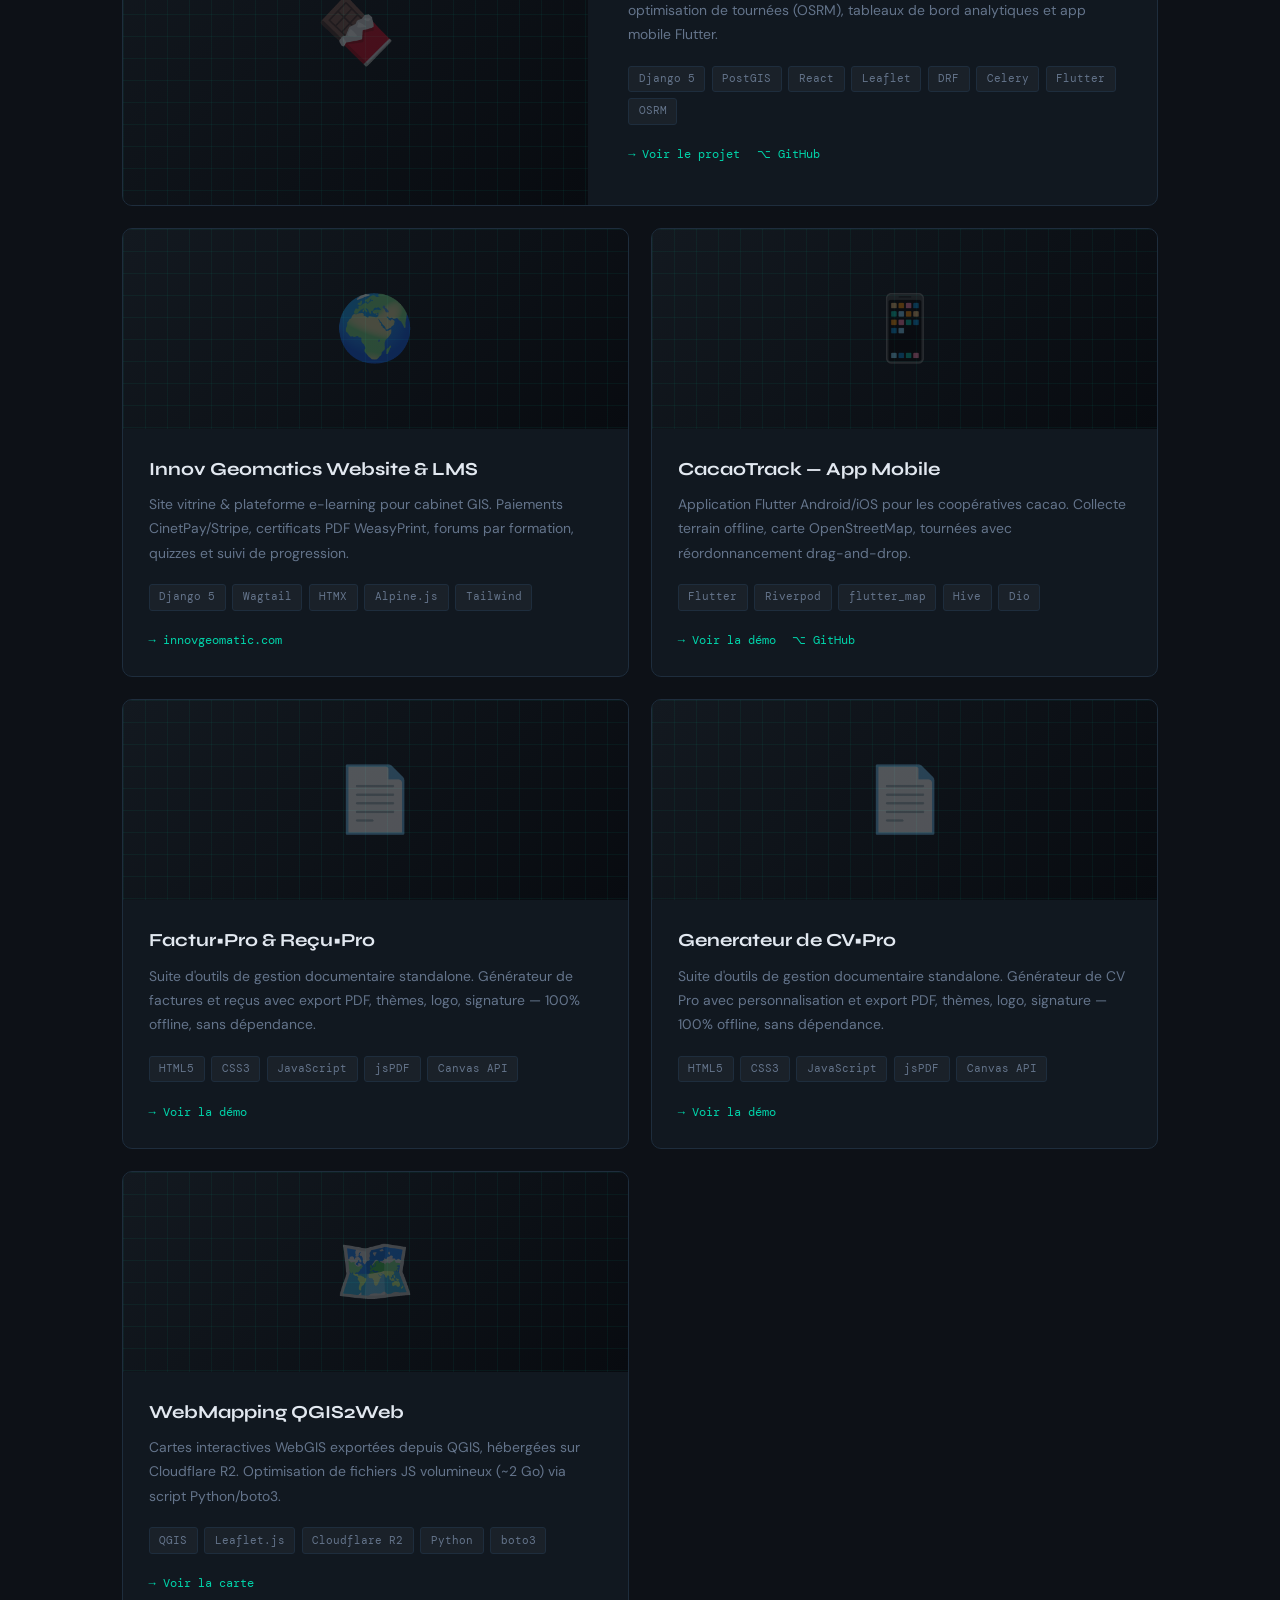
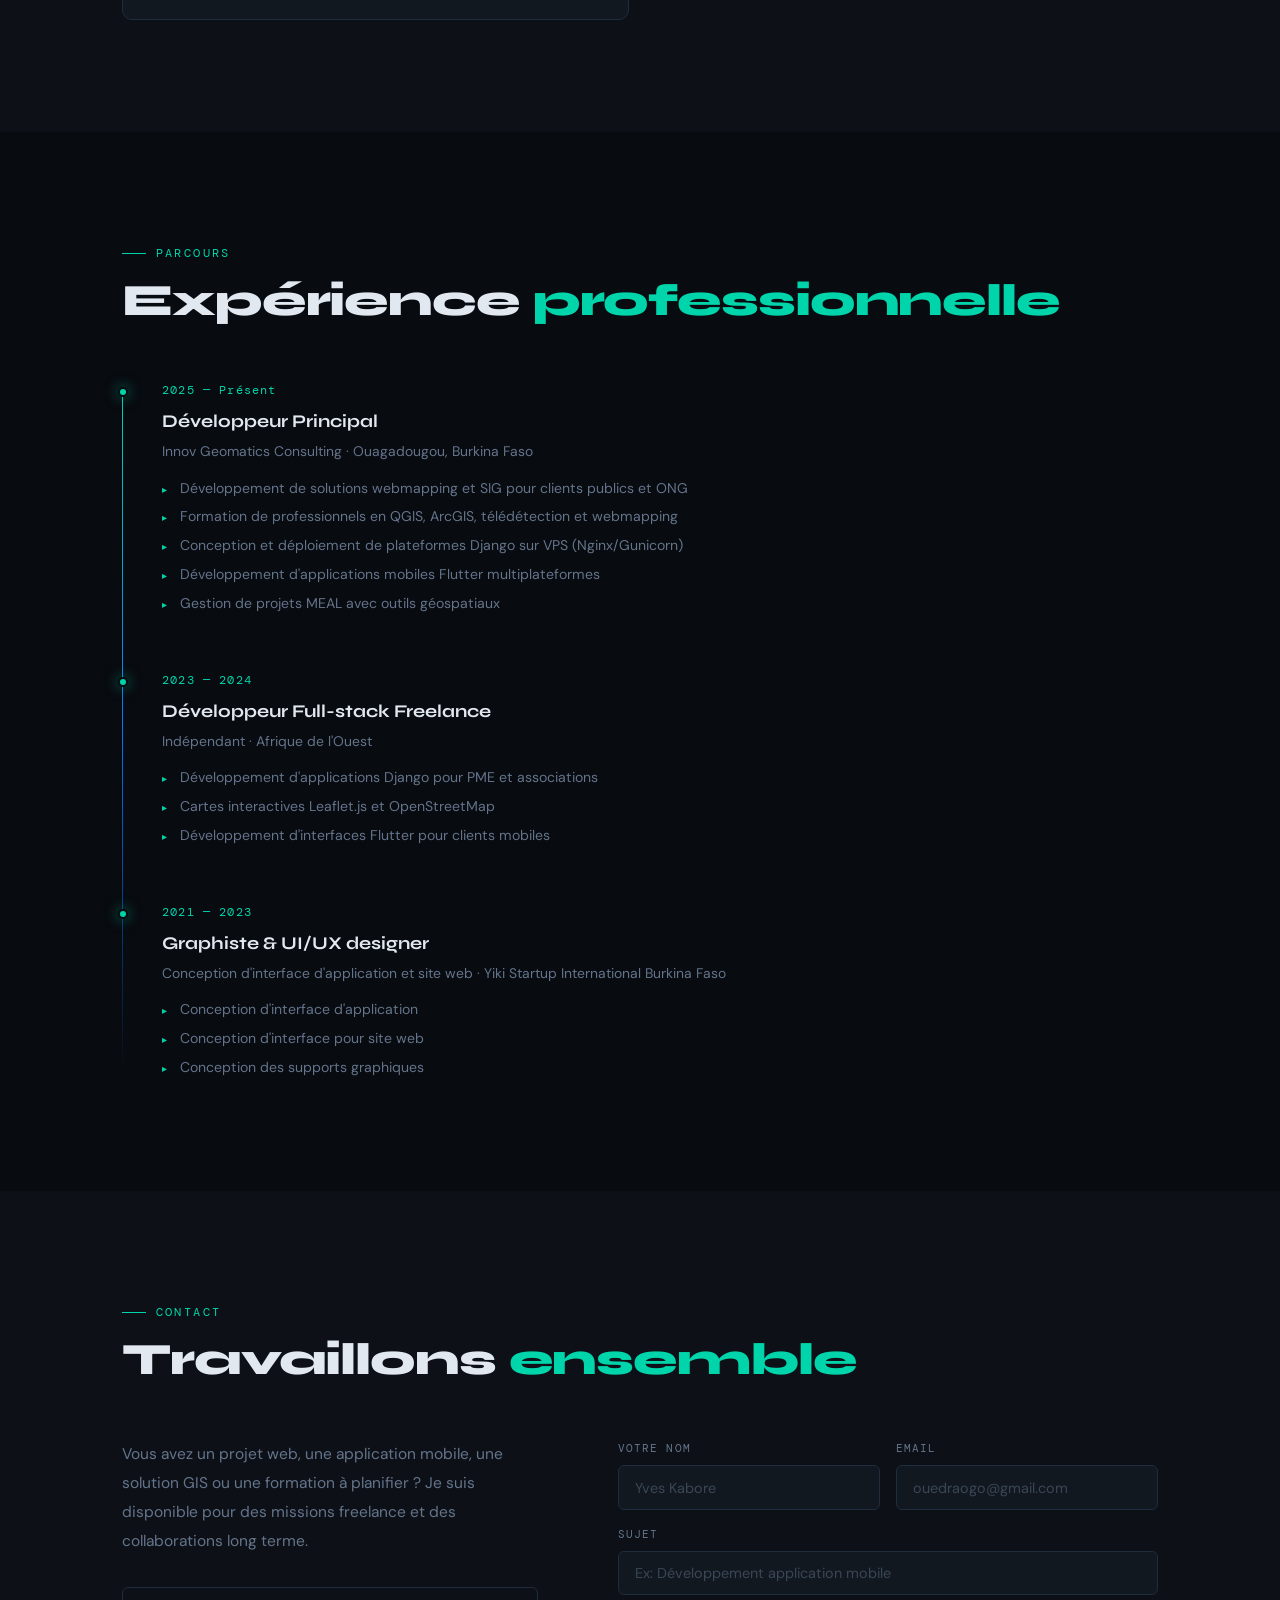
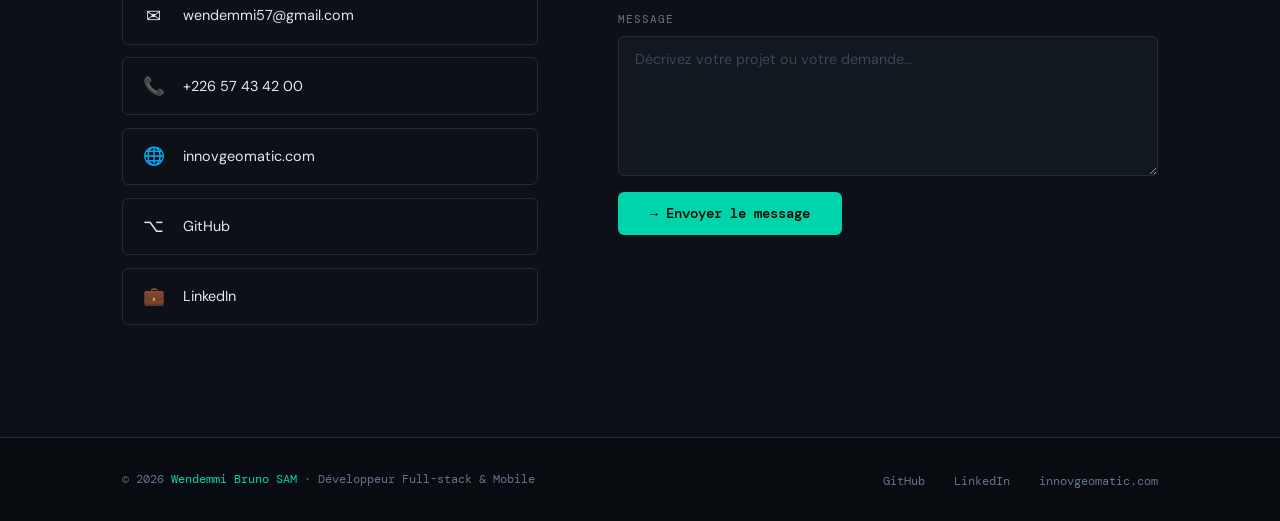
==== commit 23c4dc85: "Remove mobile payment integration from experience list Removed mobile payment integration item from " ====
--- a/index.html
+++ b/index.html
@@ -38,7 +38,7 @@
         <li><a href="#contact">Contact</a></li>
       </ul>
 
-      <a href="cv.pdf" class="nav-cta" download aria-label="Télécharger mon CV">
+      <a href="CV_Wendemmi_Bruno_SAM.pdf" class="nav-cta" download aria-label="Télécharger mon CV">
         ↓ CV
       </a>
 
@@ -349,7 +349,7 @@
               <li>Tailwind</li>
             </ul>
             <div class="proj-links">
-              <a href="https://innovgeomatic.com" class="proj-link" target="_blank" rel="noopener">→ innovgeomatic.com</a>
+              <a href="https://innovgeomatic.up.railway.app/" class="proj-link" target="_blank" rel="noopener">→ innovgeomatic.com</a>
             </div>
           </div>
         </article>
@@ -497,7 +497,6 @@
           <p class="tl-org">Indépendant · Afrique de l'Ouest</p>
           <ul class="tl-desc">
             <li>Développement d'applications Django pour PME et associations</li>
-            <li>Intégration de paiements mobiles (CinetPay, Orange Money)</li>
             <li>Cartes interactives Leaflet.js et OpenStreetMap</li>
             <li>Développement d'interfaces Flutter pour clients mobiles</li>
           </ul>
